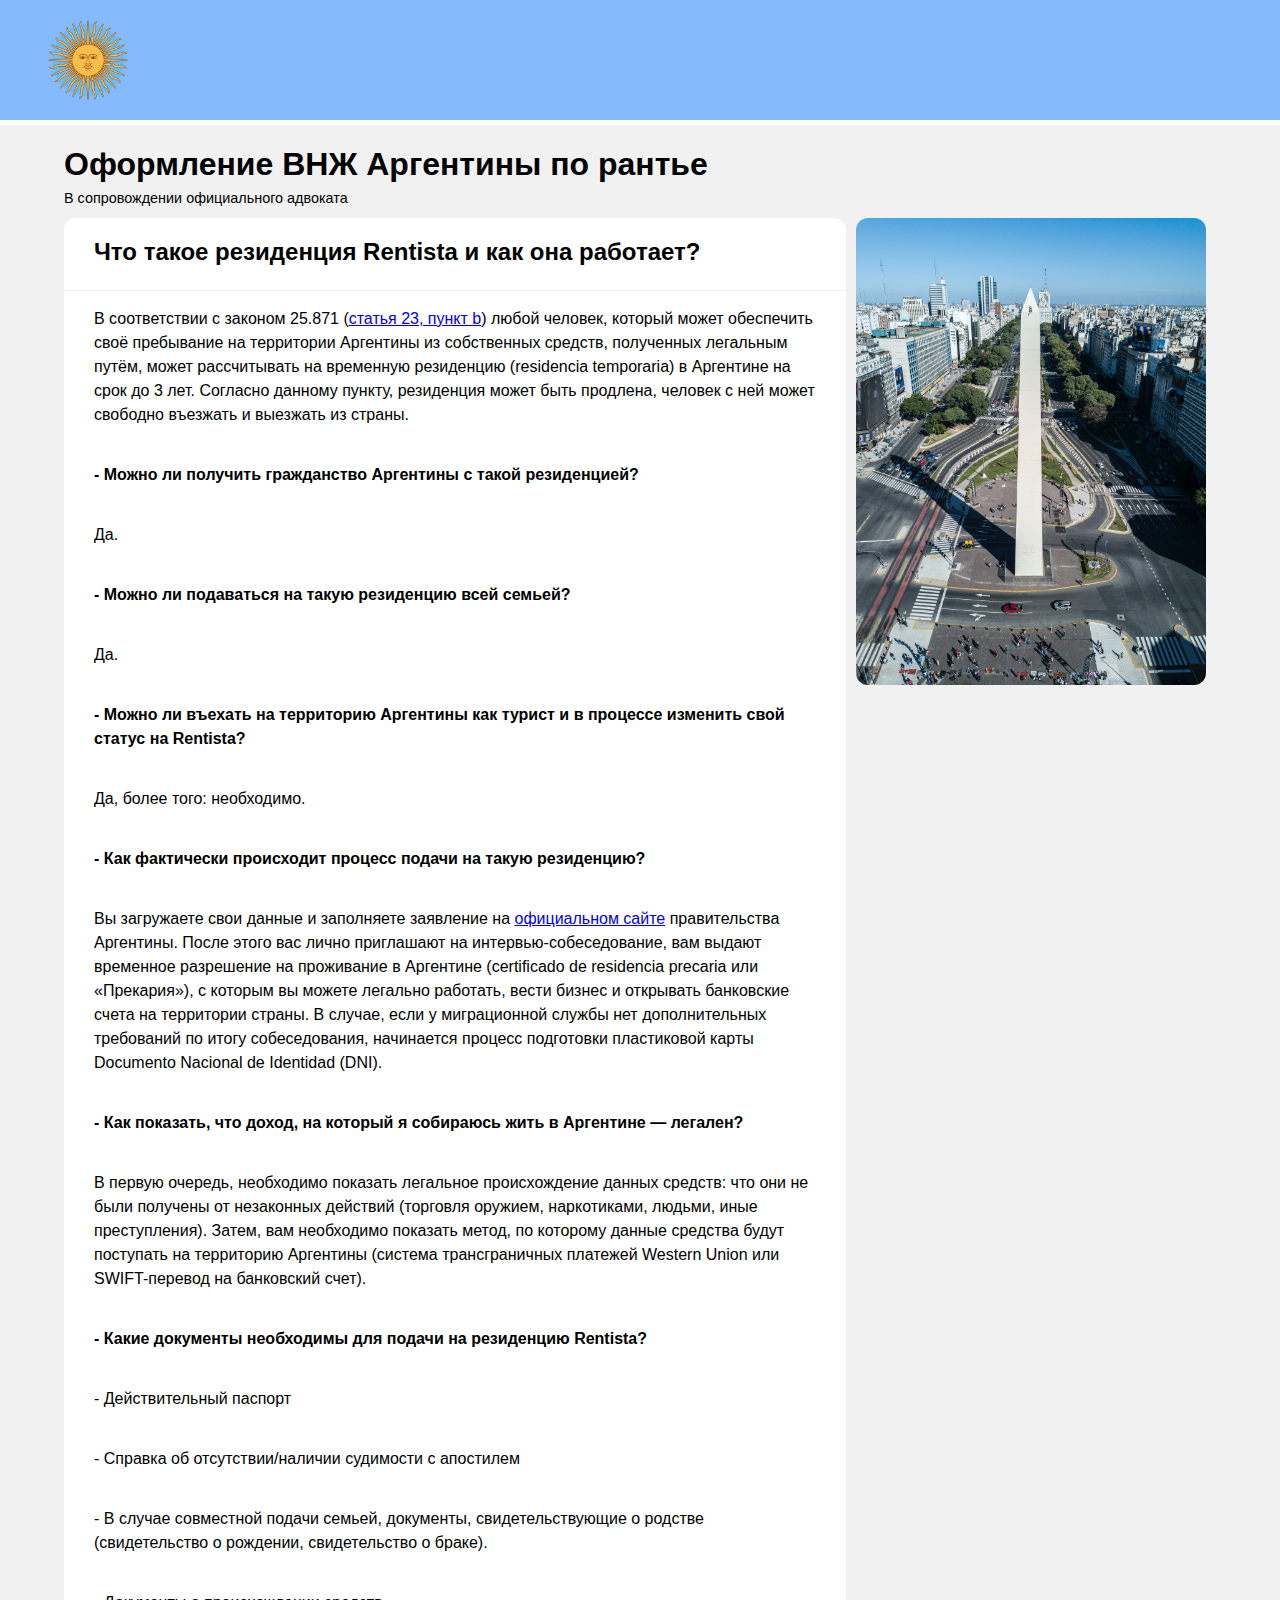
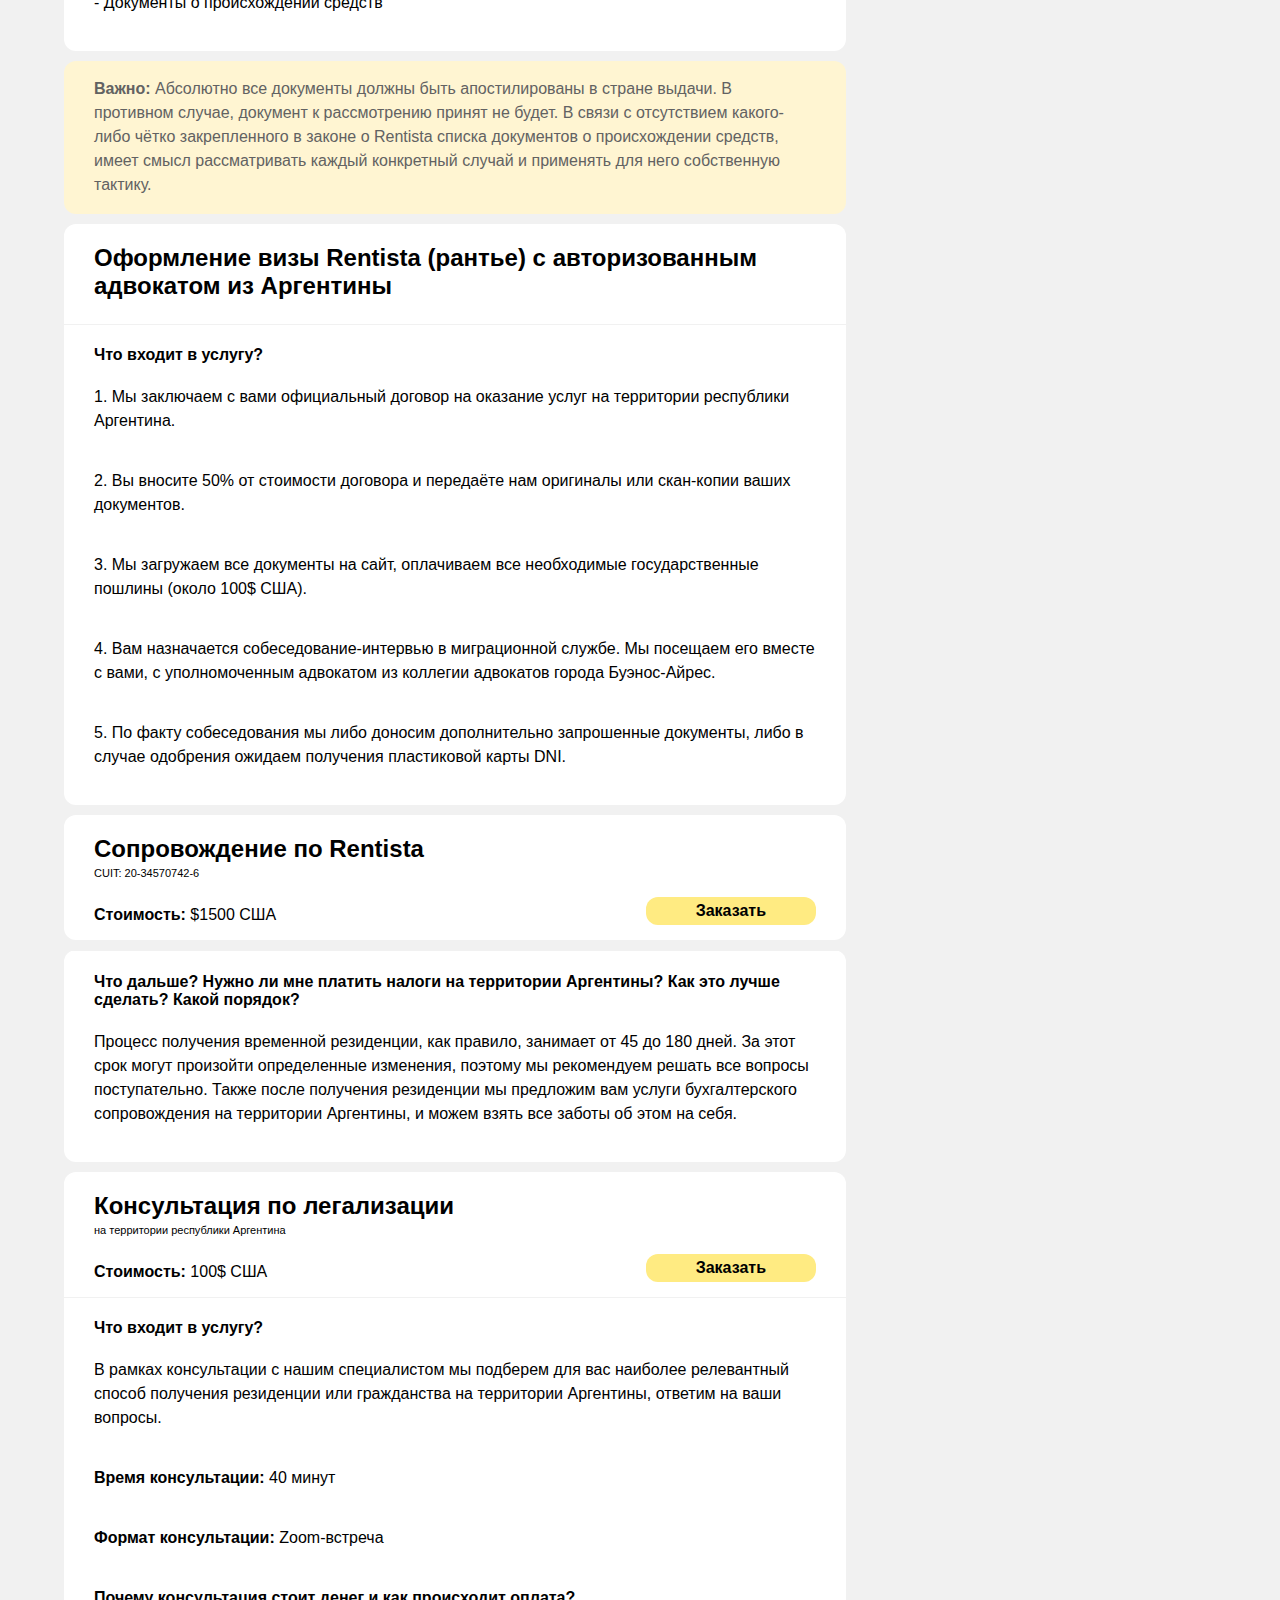
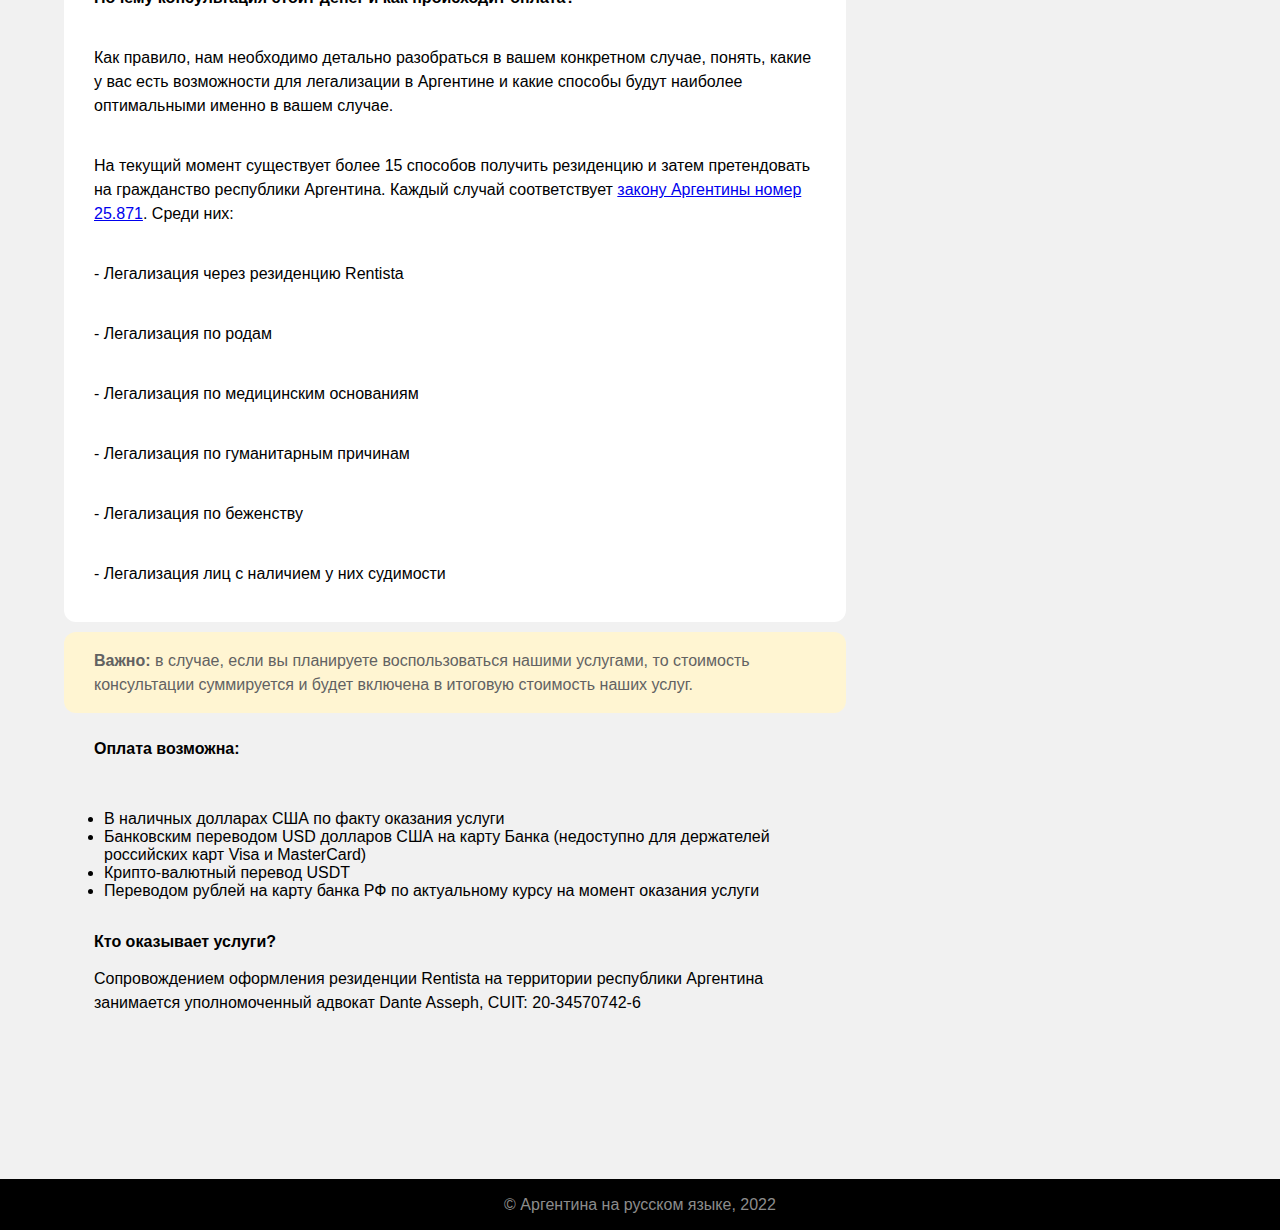
==== index.html @ 6c6de02d "Add files via upload" ====
<!DOCTYPE html>
<html lang="ru">
<head>
    <meta charset="UTF-8">
    <meta name="viewport" content="width=device-width, initian-scale=1.0">
    <meta name="description" content="Юридические услуги в Аргентине">
    <meta name="keywords" content="Аргентина, адвокат, гражданство, rentista">
    <title>Аргентина на русском языке: юридические услуги в Аргентине</title>
    <link rel="stylesheet" href="style.css">
</head>

<body>
<header><img src="img/logo.png" alt="адвокат в Аргентине" class="logo"></header>


<main>

    <h1>Оформление ВНЖ Аргентины по рантье<h1>
        <h2>В сопровождении официального адвоката</h2>


<div class="grid">

    <div class="left_column">

      
        <div class="offer">
            <h3 class="title">Что такое резиденция Rentista и как она работает?</h3>
            <div class="description">
            <p class="description_content">В соответствии с законом 25.871 (<a href="http://servicios.infoleg.gob.ar/infolegInternet/anexos/90000-94999/92016/texact.htm" target="_blank">статья 23, пункт b</a>) любой человек, 
                который может обеспечить своё пребывание на территории Аргентины из собственных средств, 
                полученных легальным путём, может рассчитывать на временную резиденцию (residencia temporaria) в Аргентине на срок до 3 лет. 
                Согласно данному пункту, резиденция может быть продлена, человек с ней может свободно въезжать 
                и выезжать из страны. 
                </p>
                <p class="description_content"><b>- Можно ли получить гражданство Аргентины с такой резиденцией?</b></p>
                <p class="description_content">Да.</p>
                <p class="description_content"><b>- Можно ли подаваться на такую резиденцию всей семьей?</b></p>
                <p class="description_content">Да.</p>
                <p class="description_content"><b>- Можно ли въехать на территорию Аргентины как турист и в процессе изменить свой статус на Rentista?</b></p>
                <p class="description_content">Да, более того: необходимо.</p>
                <p class="description_content"><b>- Как фактически происходит процесс подачи на такую резиденцию?</b></p>
                <p class="description_content">Вы загружаете свои данные и заполняете заявление на <a href="https://www.argentina.gob.ar/servicio/obtener-una-residencia-temporaria-como-rentista-no-mercosur" target="_blank">официальном сайте</a> правительства Аргентины.
                    После этого вас лично приглашают на интервью-собеседование, вам выдают временное разрешение на проживание в Аргентине (certificado de residencia precaria или «Прекария»), 
                    с которым вы можете легально работать, вести бизнес и открывать банковские счета на территории страны. 
                    В случае, если у миграционной службы нет дополнительных требований по итогу собеседования, 
                    начинается процесс подготовки пластиковой карты Documento Nacional de Identidad (DNI).
                    </p>
                <p class="description_content"><b>- Как показать, что доход, на который я собираюсь жить в Аргентине — легален?
                </b></p>
                <p class="description_content">В первую очередь, необходимо показать легальное происхождение данных средств: что они не были получены от незаконных действий (торговля оружием, наркотиками, людьми, иные преступления). 
                    Затем, вам необходимо показать метод, по которому данные средства будут поступать на территорию Аргентины (система трансграничных платежей Western Union или SWIFT-перевод на банковский счет). 
                    </p>
                <p class="description_content"><b>- Какие документы необходимы для подачи на резиденцию Rentista?</b></p>

                    <p class="description_content">- Действительный паспорт</p>
                    <p class="description_content">- Справка об отсутствии/наличии судимости с апостилем</p> 
                    <p class="description_content">- В случае совместной подачи семьей, документы, свидетельствующие о родстве (свидетельство о рождении, свидетельство о браке).</p> 
                    <p class="description_content"> - Документы о происхождении средств</p>
            </div>
        </div>

        <div class="note">
            <p class="note_text"><b>Важно:</b> Абсолютно все документы должны быть апостилированы в стране выдачи. В противном случае, документ к рассмотрению принят не будет. 
                В связи с отсутствием какого-либо чётко закрепленного в законе о Rentista списка документов о происхождении средств, имеет смысл рассматривать каждый конкретный случай и применять для него собственную тактику. 
 
                </p>
            </div>

        <div class="offer">

            <h3 class="title">Оформление визы Rentista (рантье) с авторизованным адвокатом из Аргентины
            </h3>
            <div class="description">
            <h4 class="description_title">Что входит в услугу?</h4>
            <p class="description_content">1. Мы заключаем с вами официальный договор на оказание услуг на территории республики Аргентина. 
            </p>
            <p class="description_content">2. Вы вносите 50% от стоимости договора и передаёте нам оригиналы или скан-копии ваших документов. 
            </p>
            <p class="description_content">3. Мы загружаем все документы на сайт, оплачиваем все необходимые государственные пошлины (около 100$ США).
            </p>
            <p class="description_content">4. Вам назначается собеседование-интервью в миграционной службе. Мы посещаем его вместе с вами, с уполномоченным адвокатом из коллегии адвокатов города Буэнос-Айрес.
            </p>
            <p class="description_content">5. По факту собеседования мы либо доносим дополнительно запрошенные документы, либо в случае одобрения ожидаем получения пластиковой карты DNI.
            </p>
            </div>

        </div>

        <div class="offer">

            <h3 class="title">Сопровождение по Rentista
            </h3>
            <p class="subtitle">CUIT: 20-34570742-6
            </p>
            <p class="price"><b>Стоимость: </b>$1500 США</p>
            <button class="button">Заказать</button>


        </div>

        <div class="offer">

            <div class="description">
            <h4 class="description_title">Что дальше? Нужно ли мне платить налоги на территории Аргентины? Как это лучше сделать? Какой порядок?</h4>
            <p class="description_content">
                Процесс получения временной резиденции, как правило, занимает от 45 до 180 дней. За этот срок могут произойти определенные изменения, поэтому мы рекомендуем решать все вопросы поступательно. Также после получения резиденции мы предложим вам услуги бухгалтерского сопровождения на территории Аргентины, и можем взять все заботы об этом на себя. 
            </p>
        
            </div>
        </div>

        <div class="offer">

            <h3 class="title">Консультация по легализации
            </h3>
            <p class="subtitle">на территории республики Аргентина
            </p>
            <p class="price"><b>Стоимость: </b>100$ США</p>
            <button class="button">Заказать</button>

            <div class="description">
        
            <h4 class="description_title">Что входит в услугу?</h4>
            <p class="description_content">
                В рамках консультации с нашим специалистом мы подберем для вас наиболее релевантный способ получения резиденции или гражданства на территории Аргентины, ответим на ваши вопросы. 

<p class="description_content"><b>Время консультации:</b> 40 минут</p>
<p class="description_content"><b>Формат консультации:</b> Zoom-встреча</p> 


<p class="description_content"><b>Почему консультация стоит денег и как происходит оплата?</b></p>

<p class="description_content">Как правило, нам необходимо детально разобраться в вашем конкретном случае, понять, какие у вас есть возможности для легализации в Аргентине и какие способы будут наиболее оптимальными именно в вашем случае.</p> 

<p class="description_content">На текущий момент существует более 15 способов получить резиденцию и затем претендовать на гражданство республики Аргентина. Каждый случай соответствует <a href="http://servicios.infoleg.gob.ar/infolegInternet/anexos/90000-94999/92016/texact.htm" target="_blank">закону Аргентины номер 25.871</a>. Среди них:</p>

<p class="description_content">- Легализация через резиденцию Rentista</p>
<p class="description_content">- Легализация по родам</p>
<p class="description_content">- Легализация по медицинским основаниям</p>
<p class="description_content">- Легализация по гуманитарным причинам</p>
<p class="description_content">- Легализация по беженству</p>
<p class="description_content">- Легализация лиц с наличием у них судимости</p>
            </p>
        
            </div>
        </div>


        <div class="note">
            <p class="note_text"><b>Важно:</b> в случае, если вы планируете воспользоваться нашими услугами, то стоимость консультации суммируется и будет включена в итоговую стоимость наших услуг. 
 
                </p>
            </div>

            <div class="description">
                <p class="description_title"><b>Оплата возможна:</b></p> 
                <p class="description_content">
                    <ul>
                    <li>В наличных долларах США по факту оказания услуги</li>
                    <li>Банковским переводом USD долларов США на карту Банка (недоступно для держателей российских карт Visa и MasterCard)</li>
                    <li>Крипто-валютный перевод USDT</li> 
                    <li>Переводом рублей на карту банка РФ по актуальному курсу на момент оказания услуги</li>
                    </ul>
                </p>
                </p>
            </div>

            <div class="description">
                <p class="description_title"><b>Кто оказывает услуги?
                </b></p> 
                <p class="description_content">
                    Сопровождением оформления резиденции Rentista на территории республики Аргентина занимается уполномоченный адвокат Dante Asseph, CUIT: 20-34570742-6
                </p>
                </p>
            </div>

    </div>

    <div class="right_column">
        <img src="img/argentina_obelisk.jpg" class="image">
    </div>

</div>

</main>



<footer>
    <p>© Аргентина на русском языке, 2022</p>
</footer>

</body>    
</html>
---- style.css ----
body {
    padding: 0;
    margin: 0;
    font-family: 'Roboto', sans-serif;
    background-color:#F1F1F1;   
}

.logo {
    width: 80px;
    height: 80px;
    padding-top: 20px;
    padding-left: 48px;
    padding-bottom: 20px;
}

header {
    background-color: #84BBFF;
    height: 120px;
    border-bottom: white solid 5px;
}

main {
    padding-left: 5%;
    padding-right: 5%;
    margin-bottom: 10%;
}

h2 {
    font-size: 0.9rem;
    font-weight: 200;
    margin-top: -15px;
}

.grid {
    display: grid;
    grid-template-columns: fit-content(865px) 360px;
    column-gap: 10px;
    max-width: 1200px;
}

@media (max-width: 1200px) {
	.grid {
		grid-template-columns: fit-content(865px) 360px;
	} 
}

@media (max-width: 992px) {
	.grid {
        grid-template-columns: fit-content(600px) 360px;

	} 
}

@media (max-width: 767px) {
	.grid {
		max-width: 640px;
	} 
    .right_column {
        visibility: hidden;
        display: none;
    }
}


.offer {
    display: grid;
    grid-template-areas: "title title"
                         "subtitle subtitle"
                         "price button"
                         "description description";
    background-color: white;
    border-radius: 12px;
    margin-bottom: 10px;
}



.button {
    grid-area: button;
    display: inline-block;
    border: none;
    border-radius: 12px;
    background-color: #FFEB82;
    color: black;
    text-decoration: none;
    font-weight: bold;
    font-size: 1rem;
    font-family: inherit;
    margin-bottom: 15px;
    margin-right: 30px;
    margin-left:auto;
    margin-top: auto;
    padding-left: 50px;
    padding-right: 50px;
    padding-top: 5px;
    padding-bottom: 5px;
}

.title {
    grid-area: title;
    font-weight: bold;
    font-size: 24px;
    margin-top: 20px;
    margin-left: 30px;

}

.subtitle {
    grid-area: subtitle;
    font-size: 11px;
    margin-top: -20px;
    margin-left: 30px;
}

.price {
    grid-area: price;
    margin-left: 30px;
    margin-top: 16px;
    margin-bottom: 16px;
}

.description {
    grid-area: description;
    border-top: 1px solid #F1F1F1;
}

.description_title {
    padding-left: 30px;
}

.description_content {
    padding-left: 30px;
    padding-bottom: 20px;
    padding-right: 30px;
    line-height: 1.5;
}

.note {
    background-color: #FFF5D2;
    color:#626262;
    border-radius: 12px;
    min-width: 350px;
    padding-top: 0.5px;
    padding-bottom: 0.5px;
    margin: auto;
    margin-bottom: 10px;

}

.note_text {
    margin-left: 30px;
    margin-right: 30px;
    line-height: 1.5;
}

.image {
    position: sticky;
    top: 10px;
    border-radius: 12px;
    width: 350px;
}


footer {
    background-color: black;
    color: #8C8C8C;
    height: 40px;
    text-align: center;
    vertical-align: middle;
    padding-top: 1px;
    padding-bottom: 10px;
}
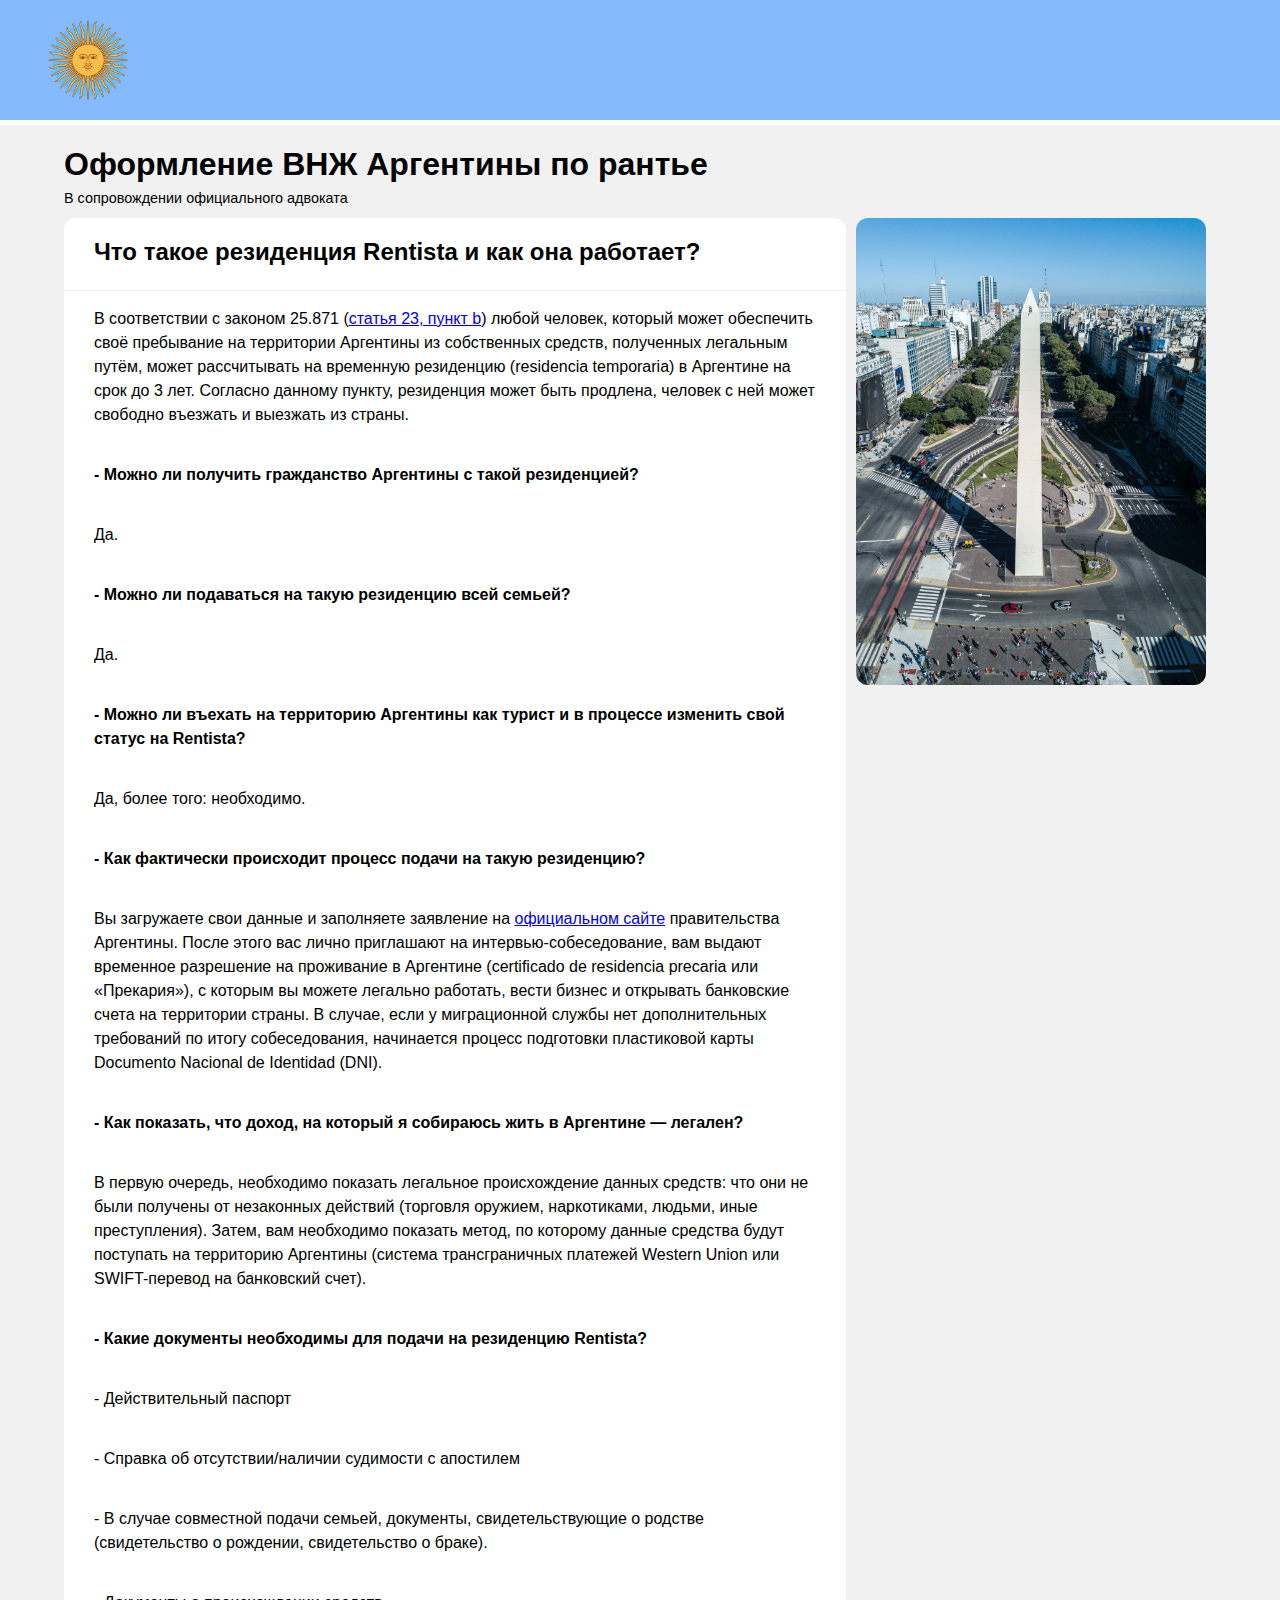
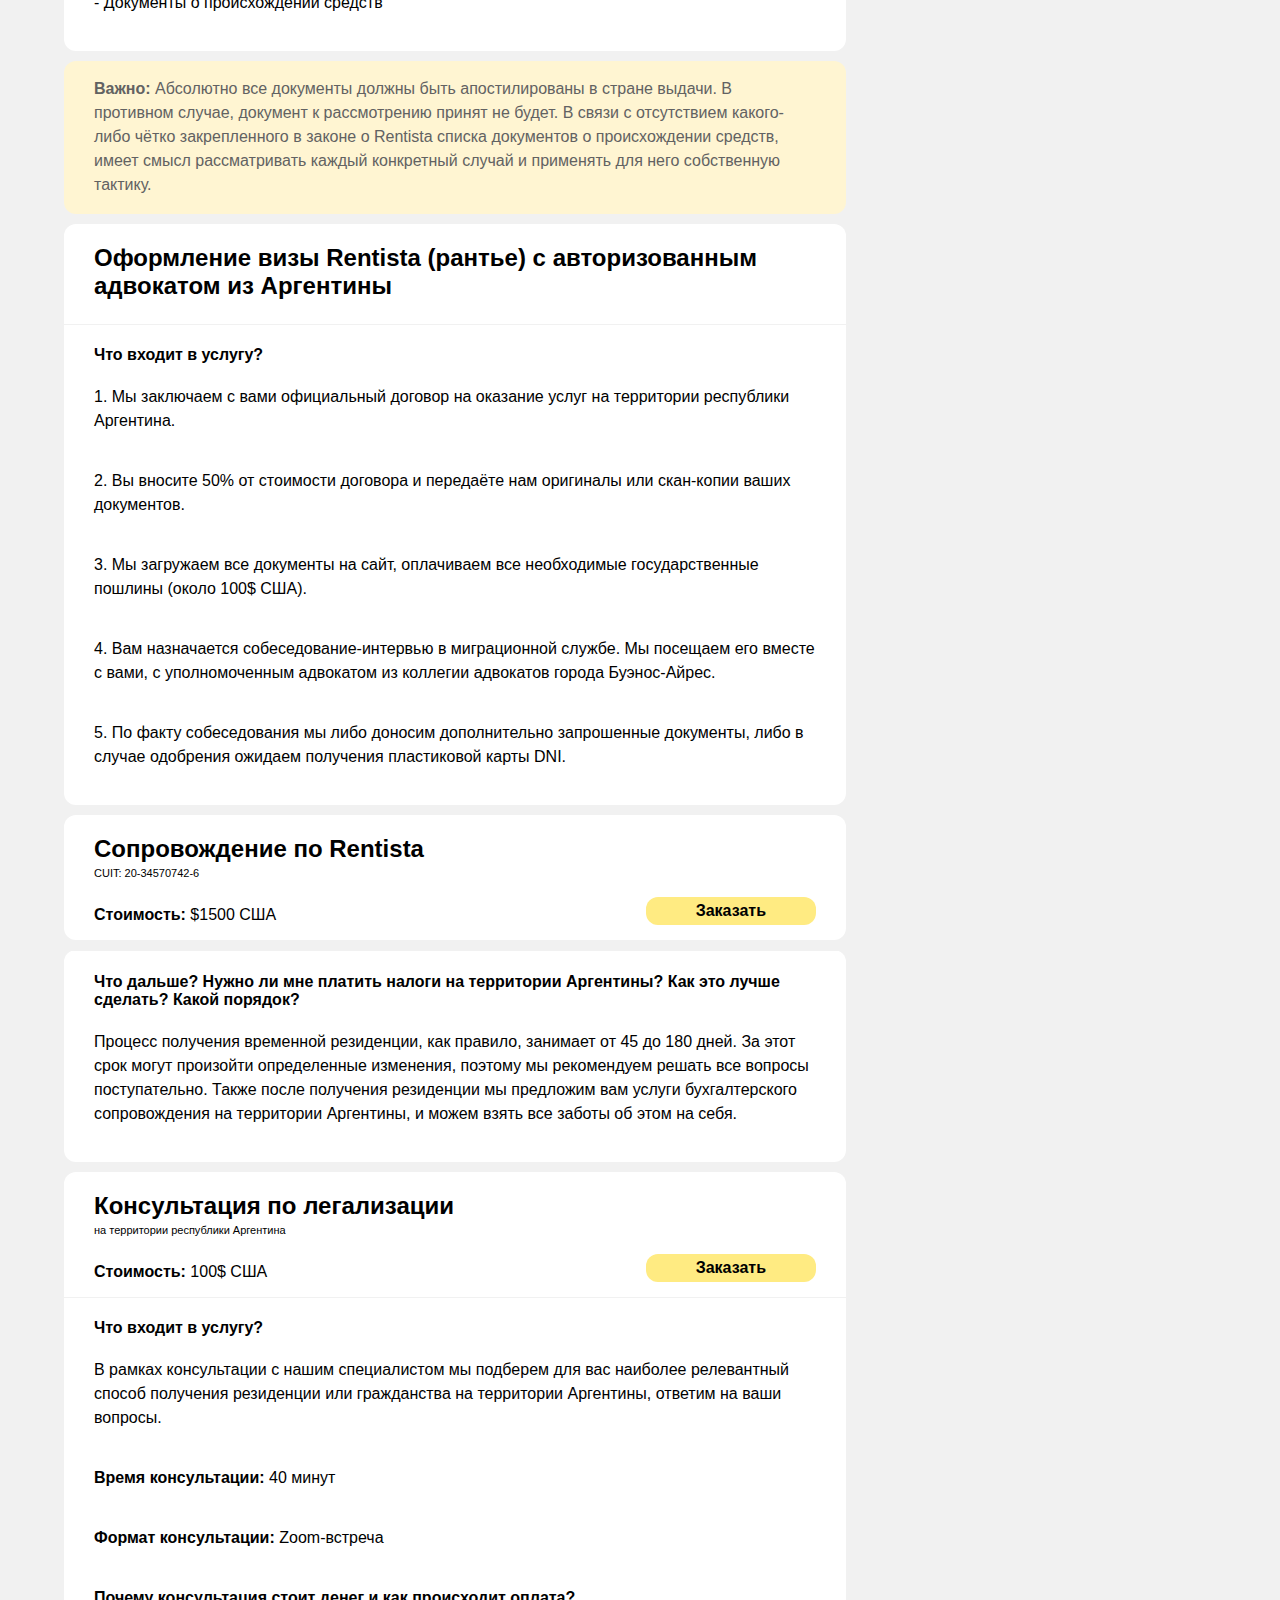
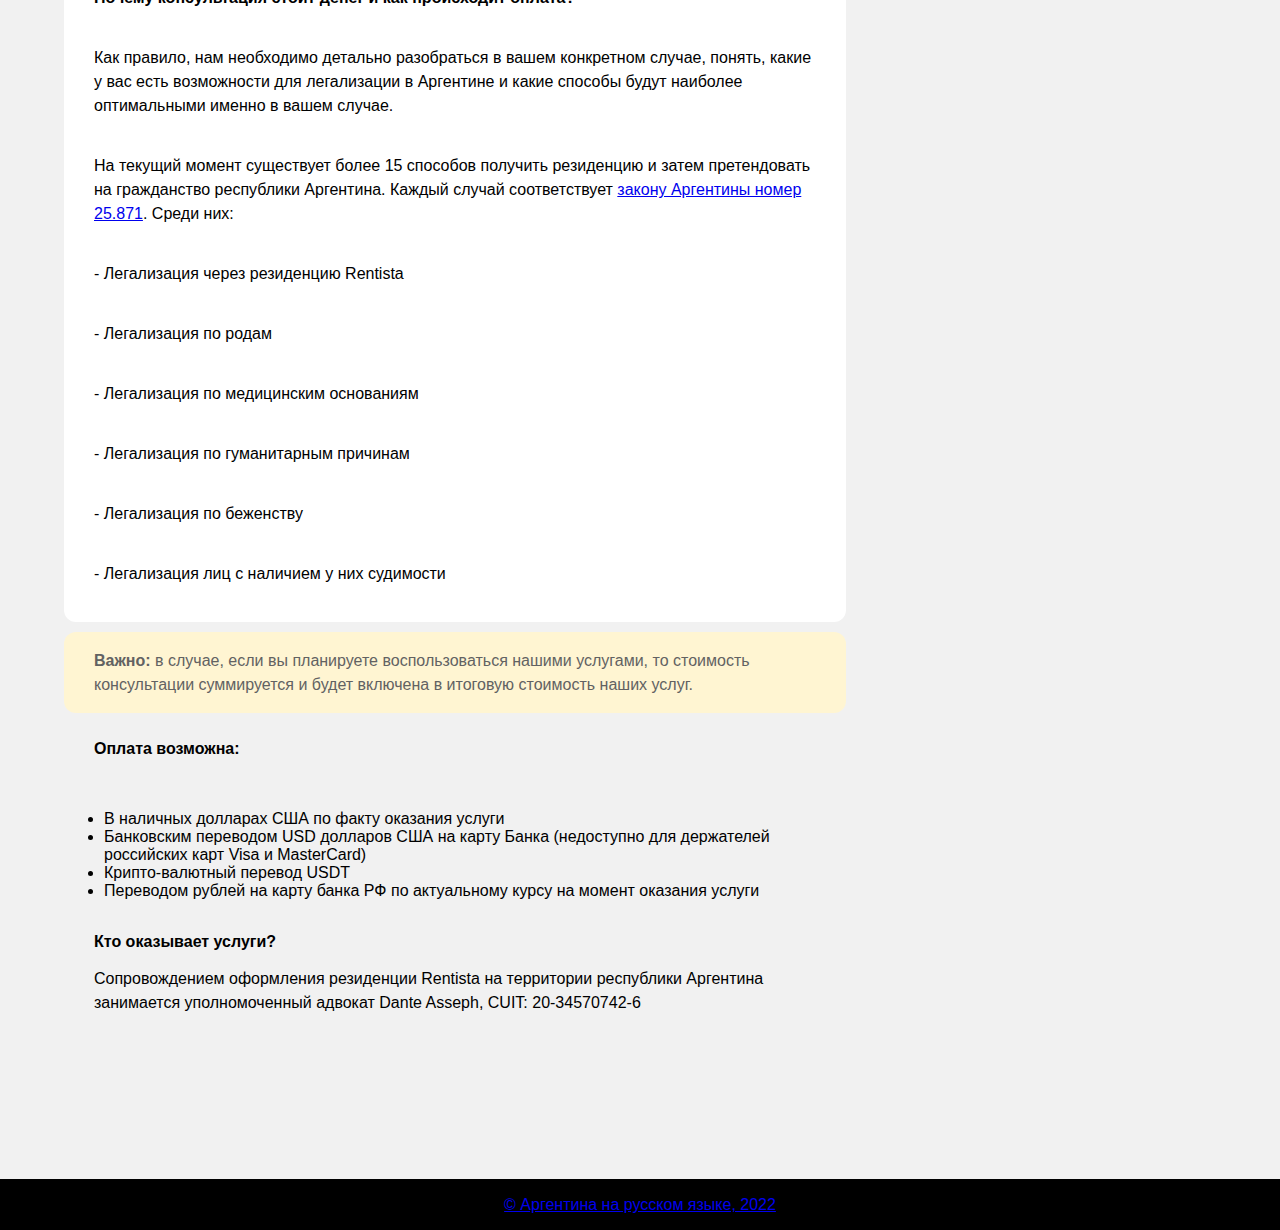
==== commit a27d31b5: "Add files via upload" ====
--- a/index.html
+++ b/index.html
@@ -7,6 +7,25 @@
     <meta name="keywords" content="Аргентина, адвокат, гражданство, rentista">
     <title>Аргентина на русском языке: юридические услуги в Аргентине</title>
     <link rel="stylesheet" href="style.css">
+    <link type="image/x-icon" href="img/favicon.ico" rel="shortcut icon">
+
+    <!-- Yandex.Metrika counter -->
+<script type="text/javascript" >
+    (function(m,e,t,r,i,k,a){m[i]=m[i]||function(){(m[i].a=m[i].a||[]).push(arguments)};
+    m[i].l=1*new Date();
+    for (var j = 0; j < document.scripts.length; j++) {if (document.scripts[j].src === r) { return; }}
+    k=e.createElement(t),a=e.getElementsByTagName(t)[0],k.async=1,k.src=r,a.parentNode.insertBefore(k,a)})
+    (window, document, "script", "https://mc.yandex.ru/metrika/tag.js", "ym");
+ 
+    ym(89564029, "init", {
+         clickmap:true,
+         trackLinks:true,
+         accurateTrackBounce:true
+    });
+ </script>
+ <noscript><div><img src="https://mc.yandex.ru/watch/89564029" style="position:absolute; left:-9999px;" alt="" /></div></noscript>
+ <!-- /Yandex.Metrika counter -->
+
 </head>
 
 <body>
@@ -94,7 +113,7 @@
             <p class="subtitle">CUIT: 20-34570742-6
             </p>
             <p class="price"><b>Стоимость: </b>$1500 США</p>
-            <button class="button">Заказать</button>
+            <button class="button" onclick="document.location='https://wa.me/5491166577673?text=Добрый день, я хочу воспользоваться услугой сопровождение по Rentista в Аргентине.'">Заказать</button>
 
 
         </div>
@@ -117,7 +136,7 @@
             <p class="subtitle">на территории республики Аргентина
             </p>
             <p class="price"><b>Стоимость: </b>100$ США</p>
-            <button class="button">Заказать</button>
+            <button class="button" onclick="document.location='https://wa.me/5491166577673?text=Добрый день, я хочу заказать консультацию по релокации в Аргентину.'">Заказать</button>
 
             <div class="description">
         
@@ -188,7 +207,7 @@
 
 
 <footer>
-    <p>© Аргентина на русском языке, 2022</p>
+    <p><a href="https://t.me/+hdoxjYspNi9jYWQy">© Аргентина на русском языке, 2022</a></p>
 </footer>
 
 </body>    
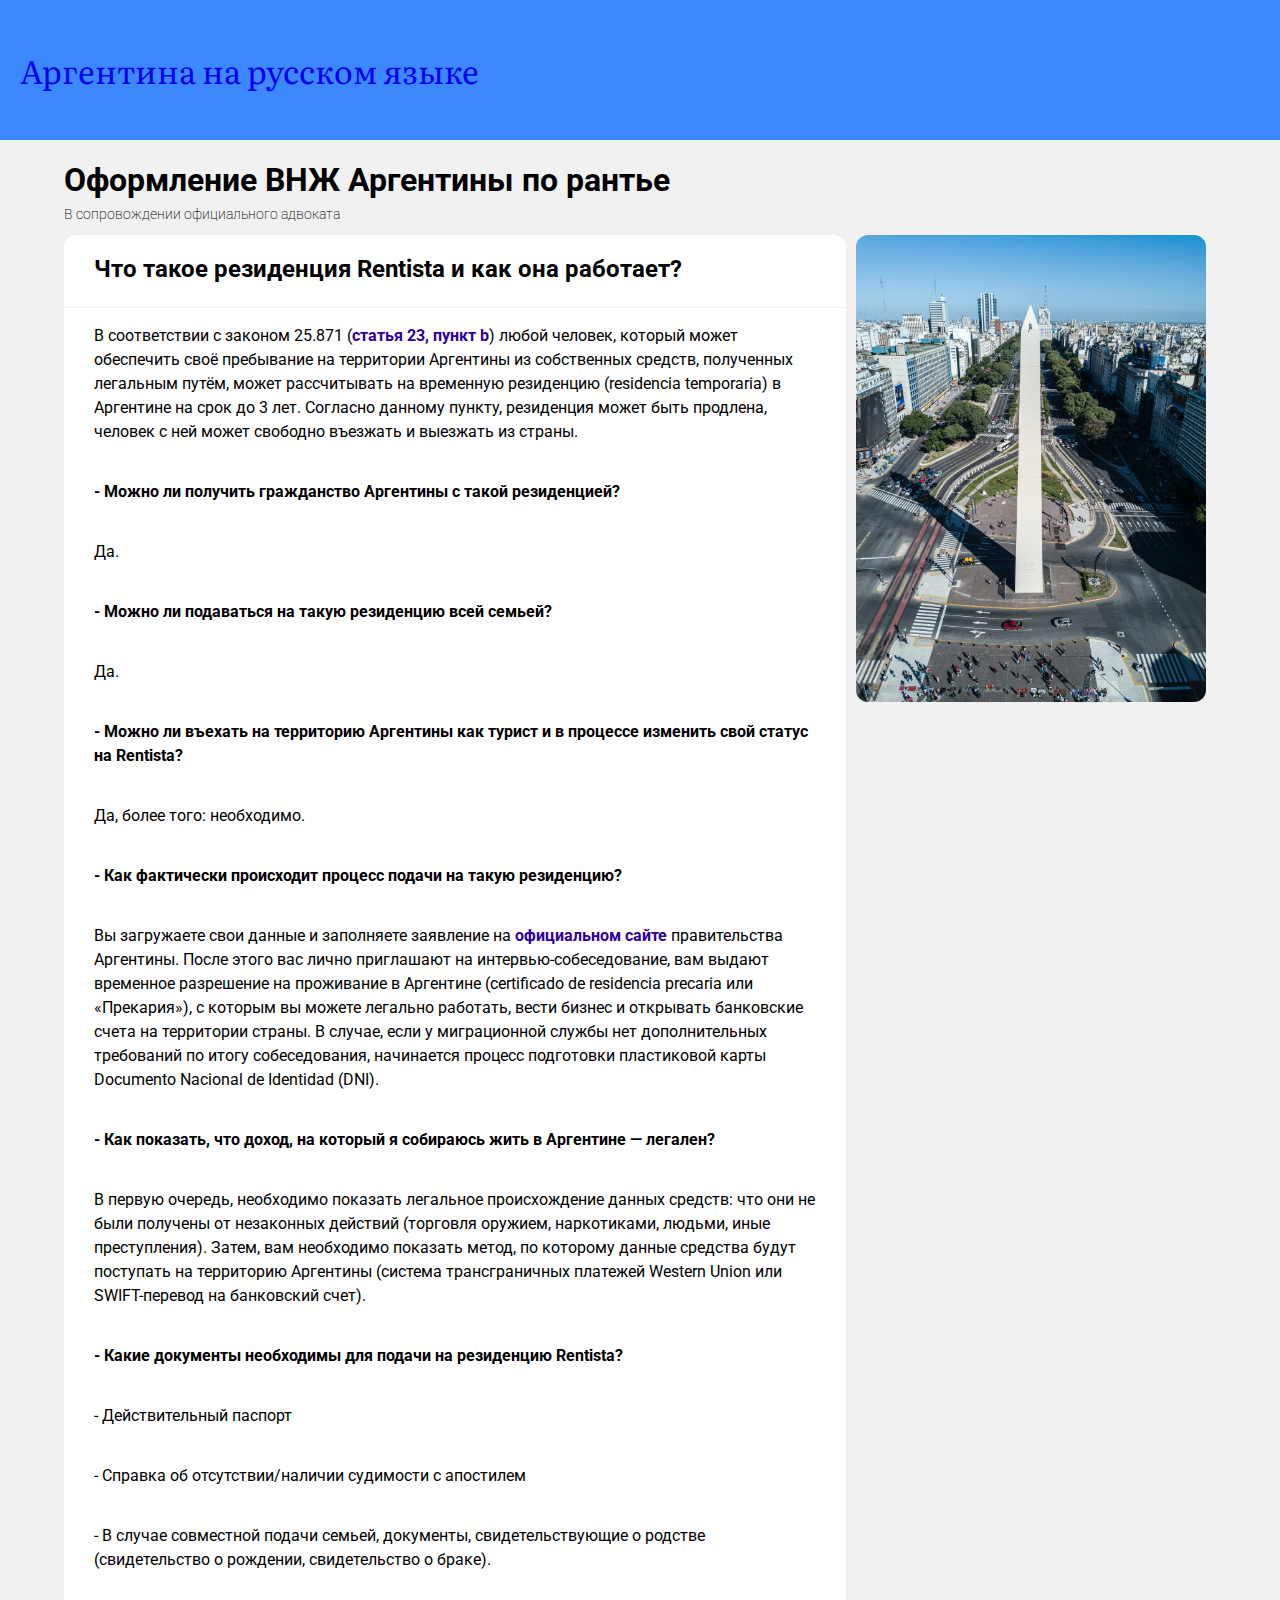
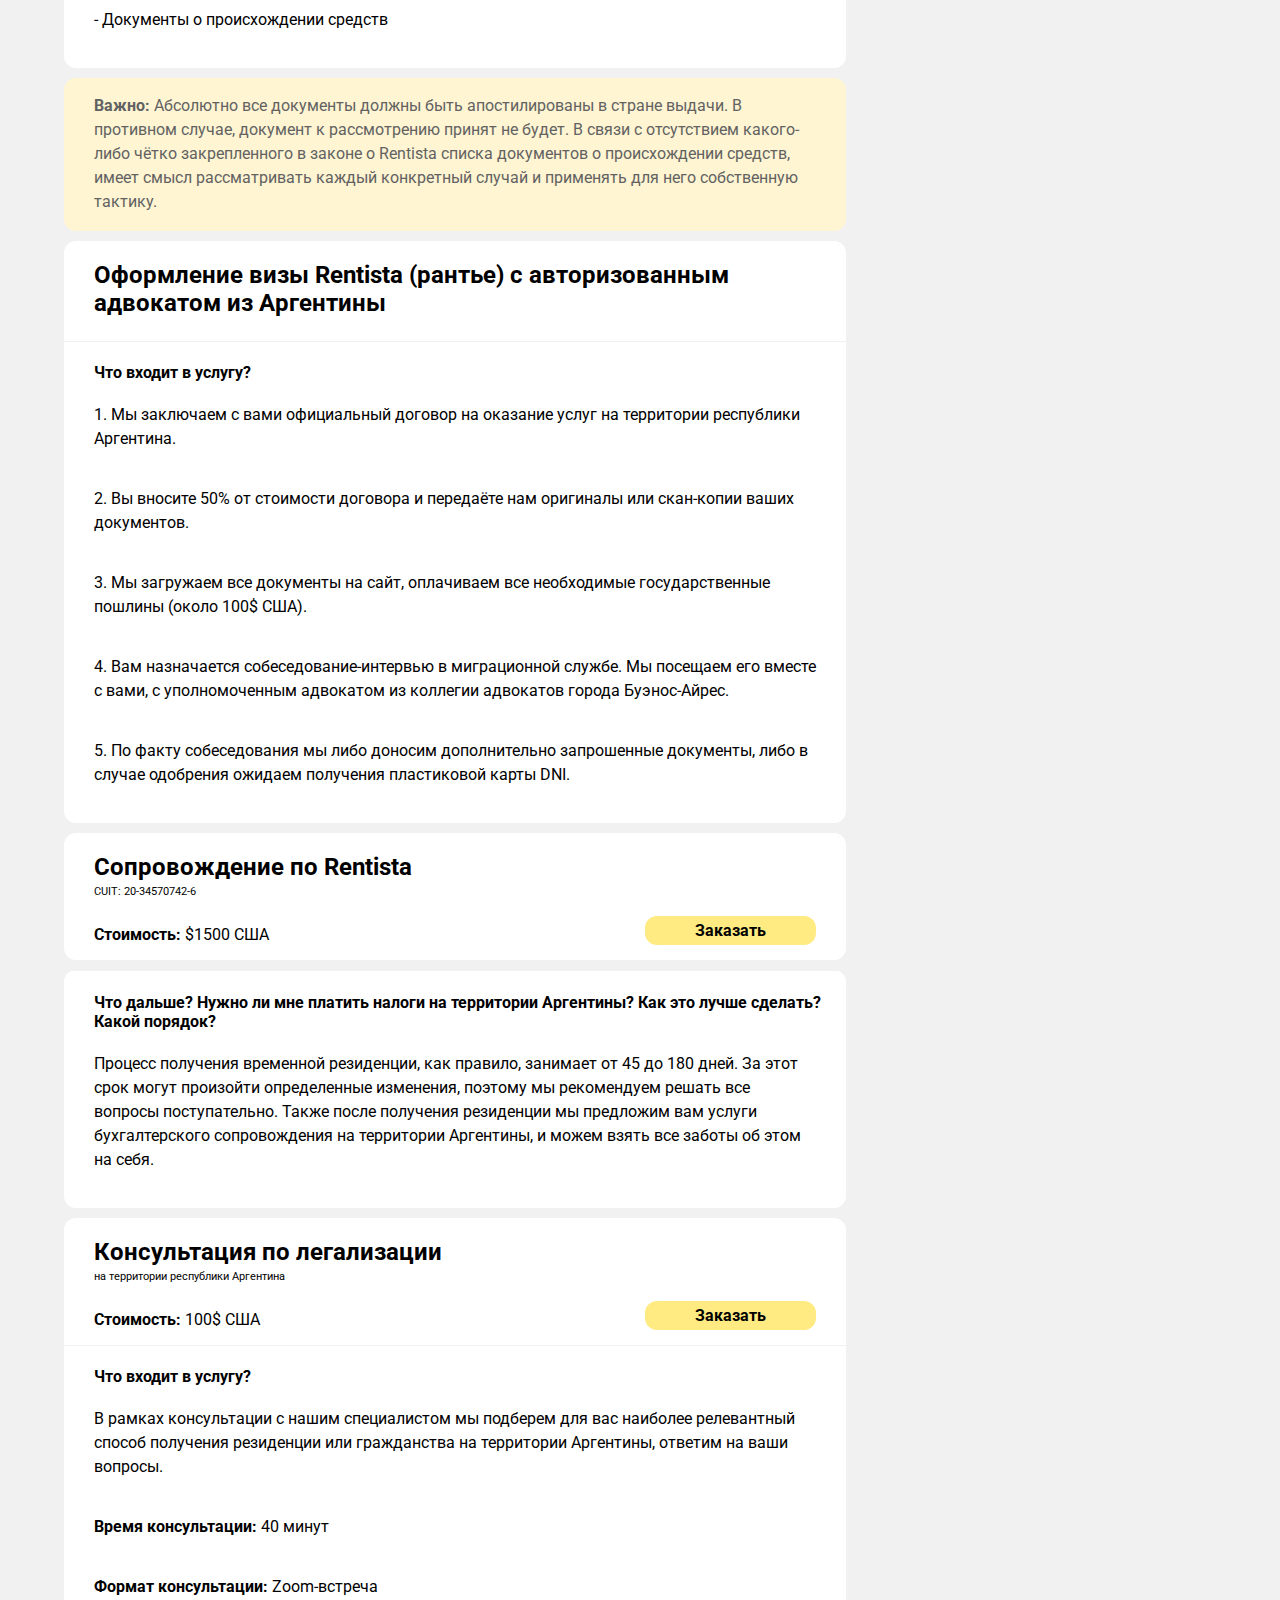
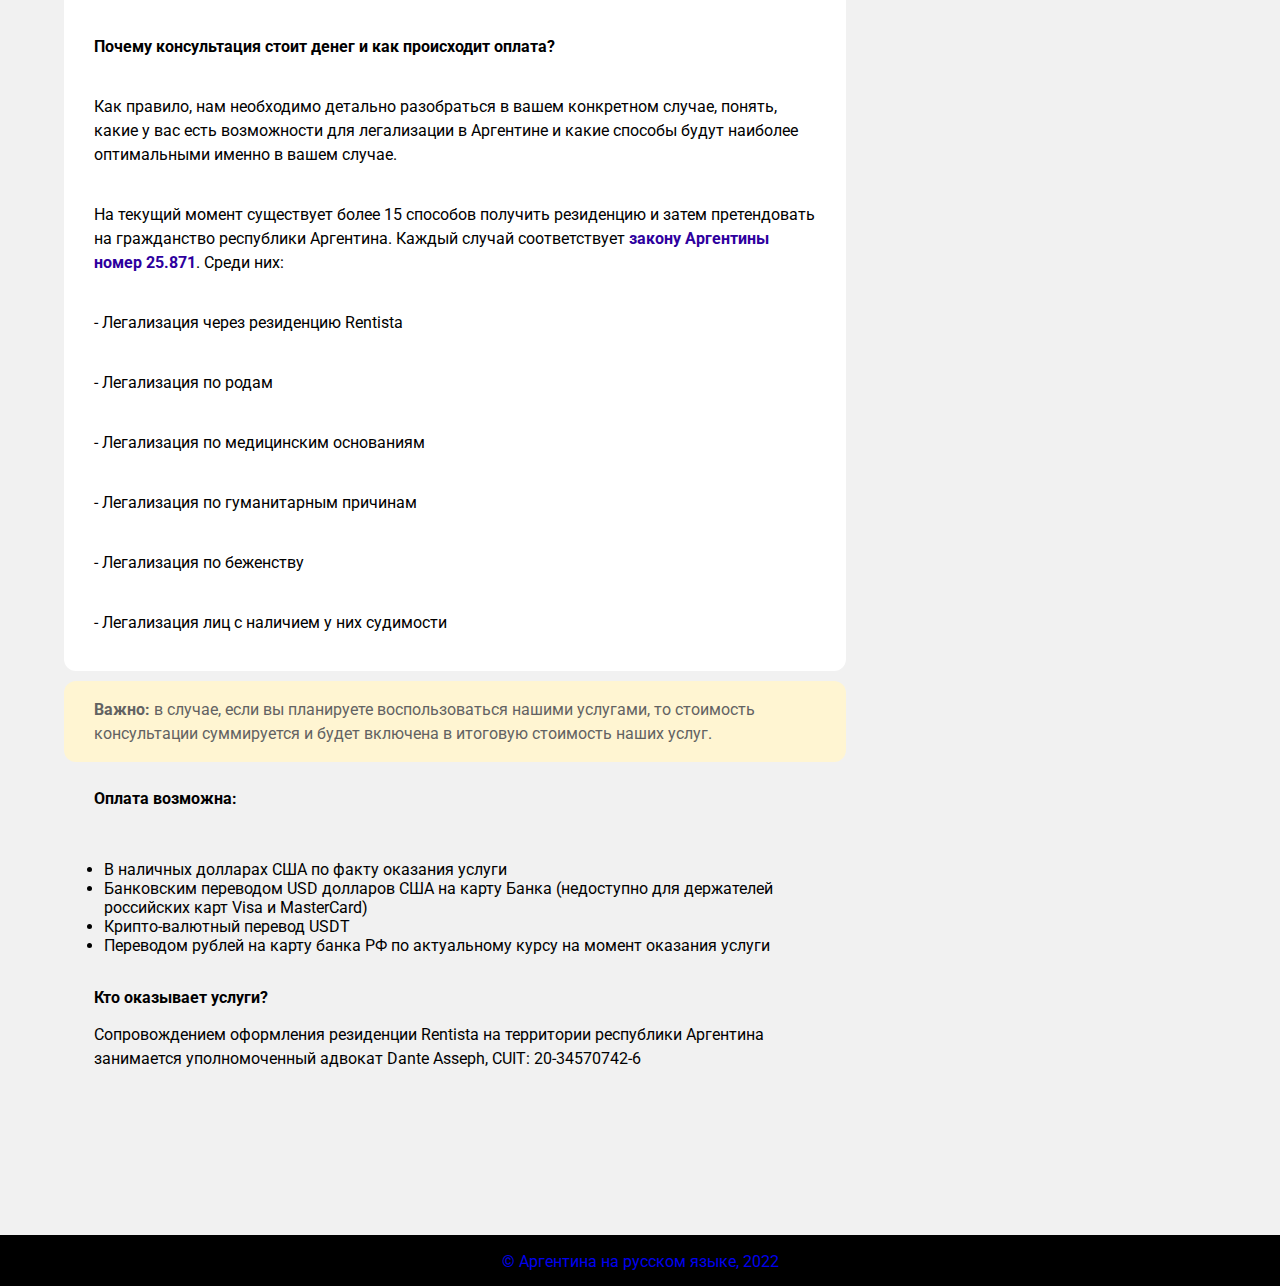
==== commit 4b0a90a3: "Add files via upload" ====
--- a/index.html
+++ b/index.html
@@ -8,6 +8,12 @@
     <title>Аргентина на русском языке: юридические услуги в Аргентине</title>
     <link rel="stylesheet" href="style.css">
     <link type="image/x-icon" href="img/favicon.ico" rel="shortcut icon">
+    <link rel="preconnect" href="https://fonts.googleapis.com">
+<link rel="preconnect" href="https://fonts.gstatic.com" crossorigin>
+<link href="https://fonts.googleapis.com/css2?family=Roboto:wght@300;400;700&display=swap" rel="stylesheet">
+<link rel="preconnect" href="https://fonts.googleapis.com">
+<link rel="preconnect" href="https://fonts.gstatic.com" crossorigin>
+<link href="https://fonts.googleapis.com/css2?family=Literata:opsz,wght@7..72,400;7..72,500;7..72,600;7..72,700;7..72,900&display=swap" rel="stylesheet">
 
     <!-- Yandex.Metrika counter -->
 <script type="text/javascript" >
@@ -29,7 +35,21 @@
 </head>
 
 <body>
-<header><img src="img/logo.png" alt="адвокат в Аргентине" class="logo"></header>
+
+<header>
+
+    <div class="header_section">
+<div class="index_area"><div class="index"><a href="index.html">Аргентина на русском языке</a></div></div>
+</div>
+
+<div class="header_section">
+    <!--
+<div class="header_item"><img src="img/gb.svg" alt="english version"></div>
+<div class="header_item"><img src="img/ru.svg" alt="русская версия"></div>
+    -->
+</div>
+
+</header>
 
 
 <main>
--- a/style.css
+++ b/style.css
@@ -5,18 +5,49 @@
     background-color:#F1F1F1;   
 }
 
-.logo {
-    width: 80px;
-    height: 80px;
-    padding-top: 20px;
-    padding-left: 48px;
-    padding-bottom: 20px;
-}
+a {
+  outline: none;
+  text-decoration: none;
+}
+a:visited {
+  text-decoration: none;
+  outline: none;
+  color:rgb(255, 255, 255);
+}
+.description_content a {
+  color:rgb(45, 0, 158);
+  font-weight: bold;
+}
+
 
 header {
-    background-color: #84BBFF;
-    height: 120px;
-    border-bottom: white solid 5px;
+  display: flex;
+  justify-content: space-between;
+  padding: 10px;
+  background: rgb(60,136,255);
+  height: 120px;
+}
+
+.header_section {
+  display: flex;
+  align-items: center;
+}
+
+.index {
+  padding: 10px;
+  font-family: 'Literata', serif;
+  font-weight: medium;
+  font-size: 2rem;
+  color: rgb(255, 255, 255);
+}
+
+
+
+.header_item {
+  padding: 10px 10px;
+  font-size: 20px;
+  margin-left: 5px;
+
 }
 
 main {
@@ -170,3 +201,62 @@
     padding-top: 1px;
     padding-bottom: 10px;
 }
+
+.holder {
+    background: #ffffff;
+    border-radius: 12px;
+  }
+  /* Styles for text box with more button */
+  .limited {
+    max-height: 400px;
+    overflow: hidden;
+    position: relative;
+  }
+  .limited.l-100 {
+    max-height: 100px;
+  }
+  /* Add your sizes for text box */
+  .limited.l-300 {
+    max-height: 300px;
+  }
+  .limited .bottom {
+    position: absolute;
+    bottom: 0;
+    background: linear-gradient(
+      to bottom,
+      rgba(255, 255, 255, 0),
+      rgba(255, 255, 255, 1) 80%
+    );
+    width: 100%;
+    height: 60px;
+    opacity: 1;
+    transition: 0.3s;
+  }
+  .read-more-checker {
+    opacity: 0;
+    position: absolute;
+  }
+  .read-more-checker:checked ~ .limited {
+    max-height: none;
+  }
+  .read-more-checker:checked ~ .limited .bottom {
+    opacity: 0;
+    transition: 0.3s;
+  }
+  .read-more-checker ~ .read-more-button:before {
+    content: "Читать далее";
+  }
+  .read-more-checker:checked ~ .read-more-button:before {
+    content: "Скрыть";
+  }
+  .read-more-button {
+    cursor: pointer;
+    display: inline-block;
+ 
+    padding: 10px;
+    margin-left: 30px;
+    margin-bottom: 20px;
+    color: #777;
+    border: 1px solid #ddd;
+    border-radius: 4px;
+  }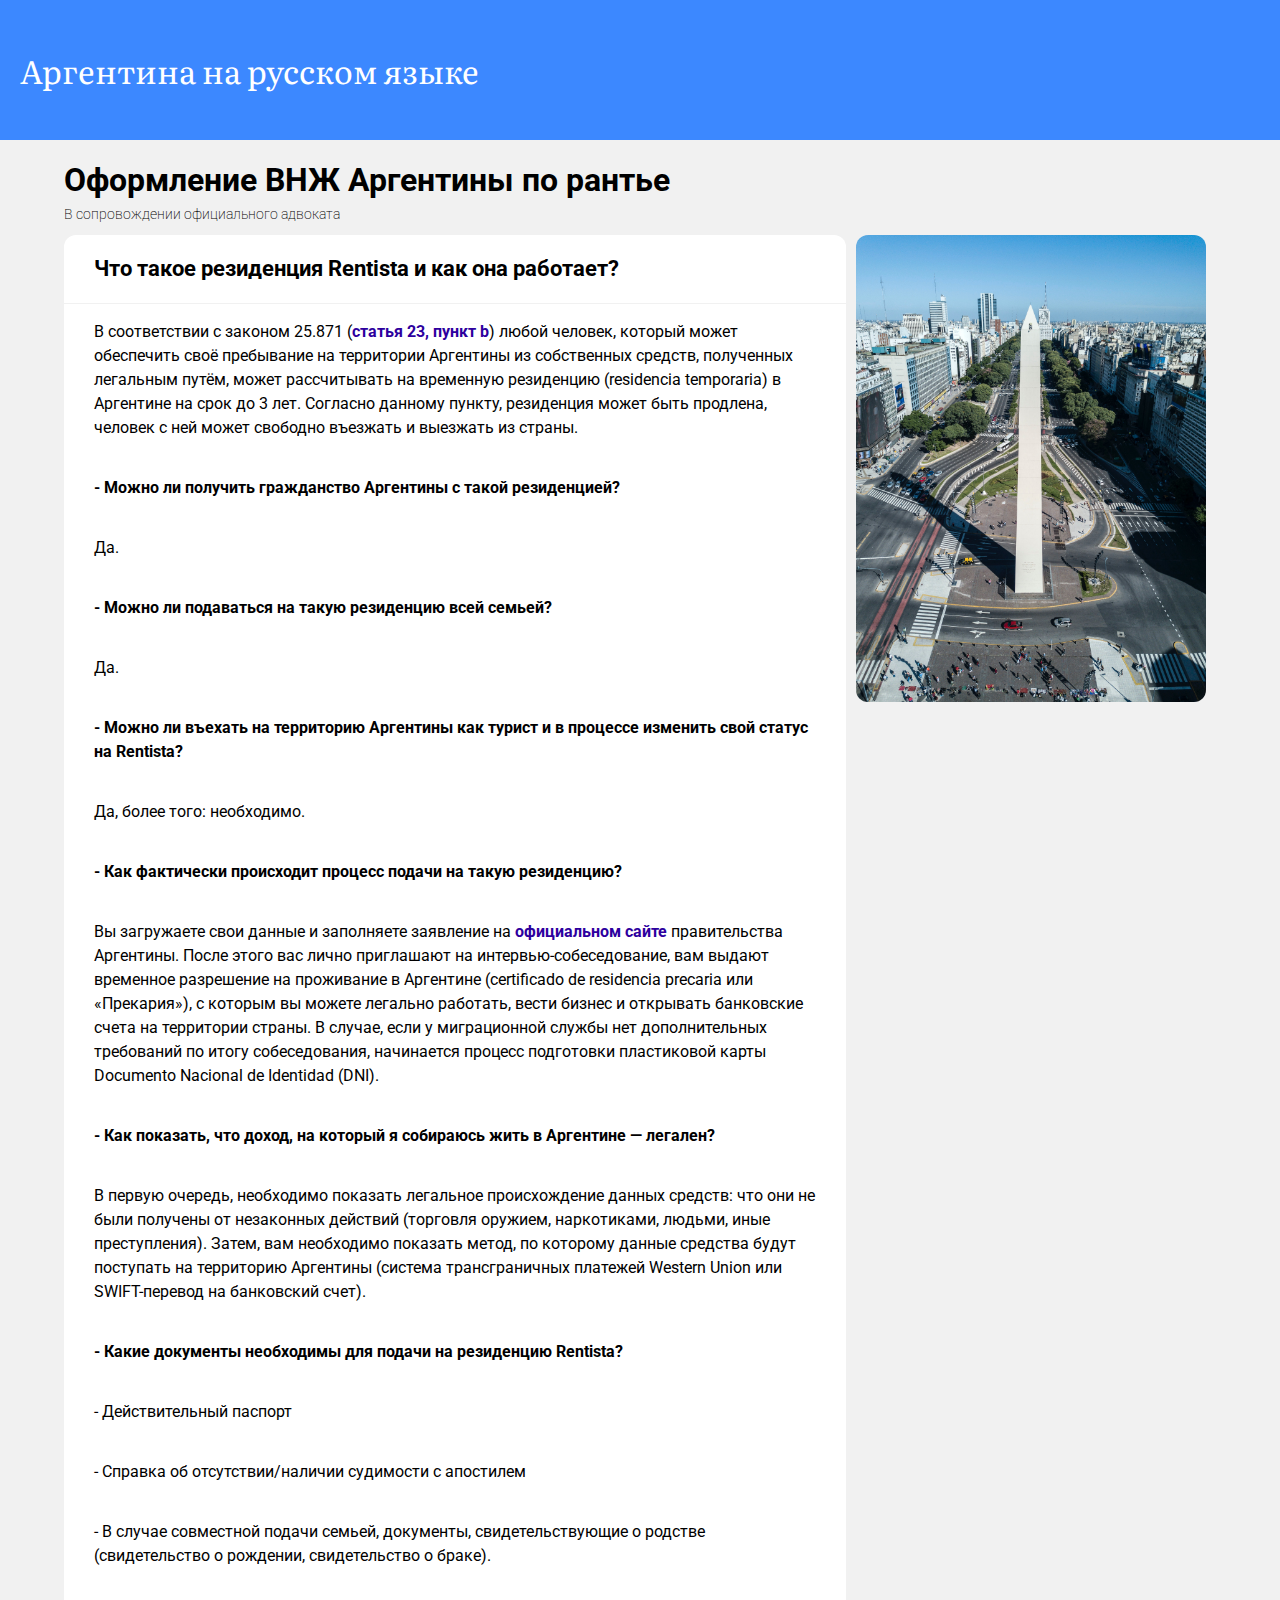
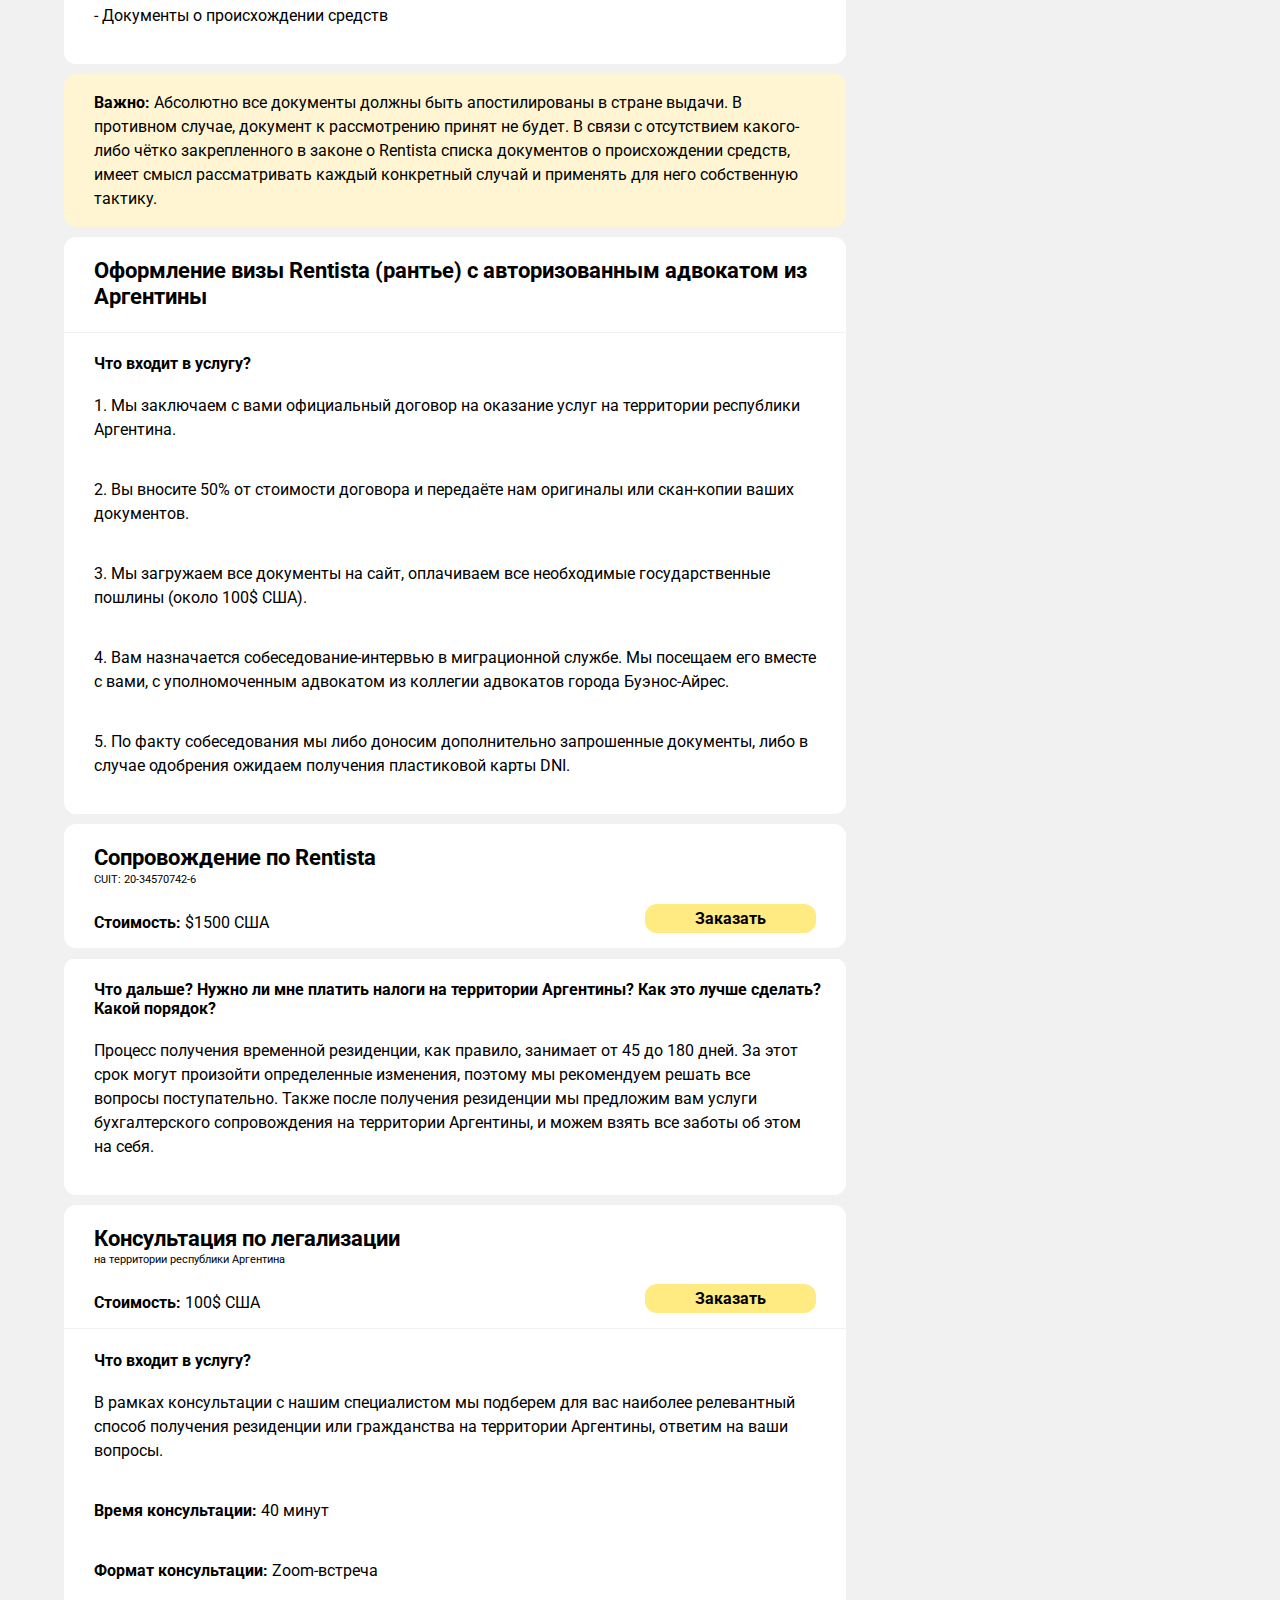
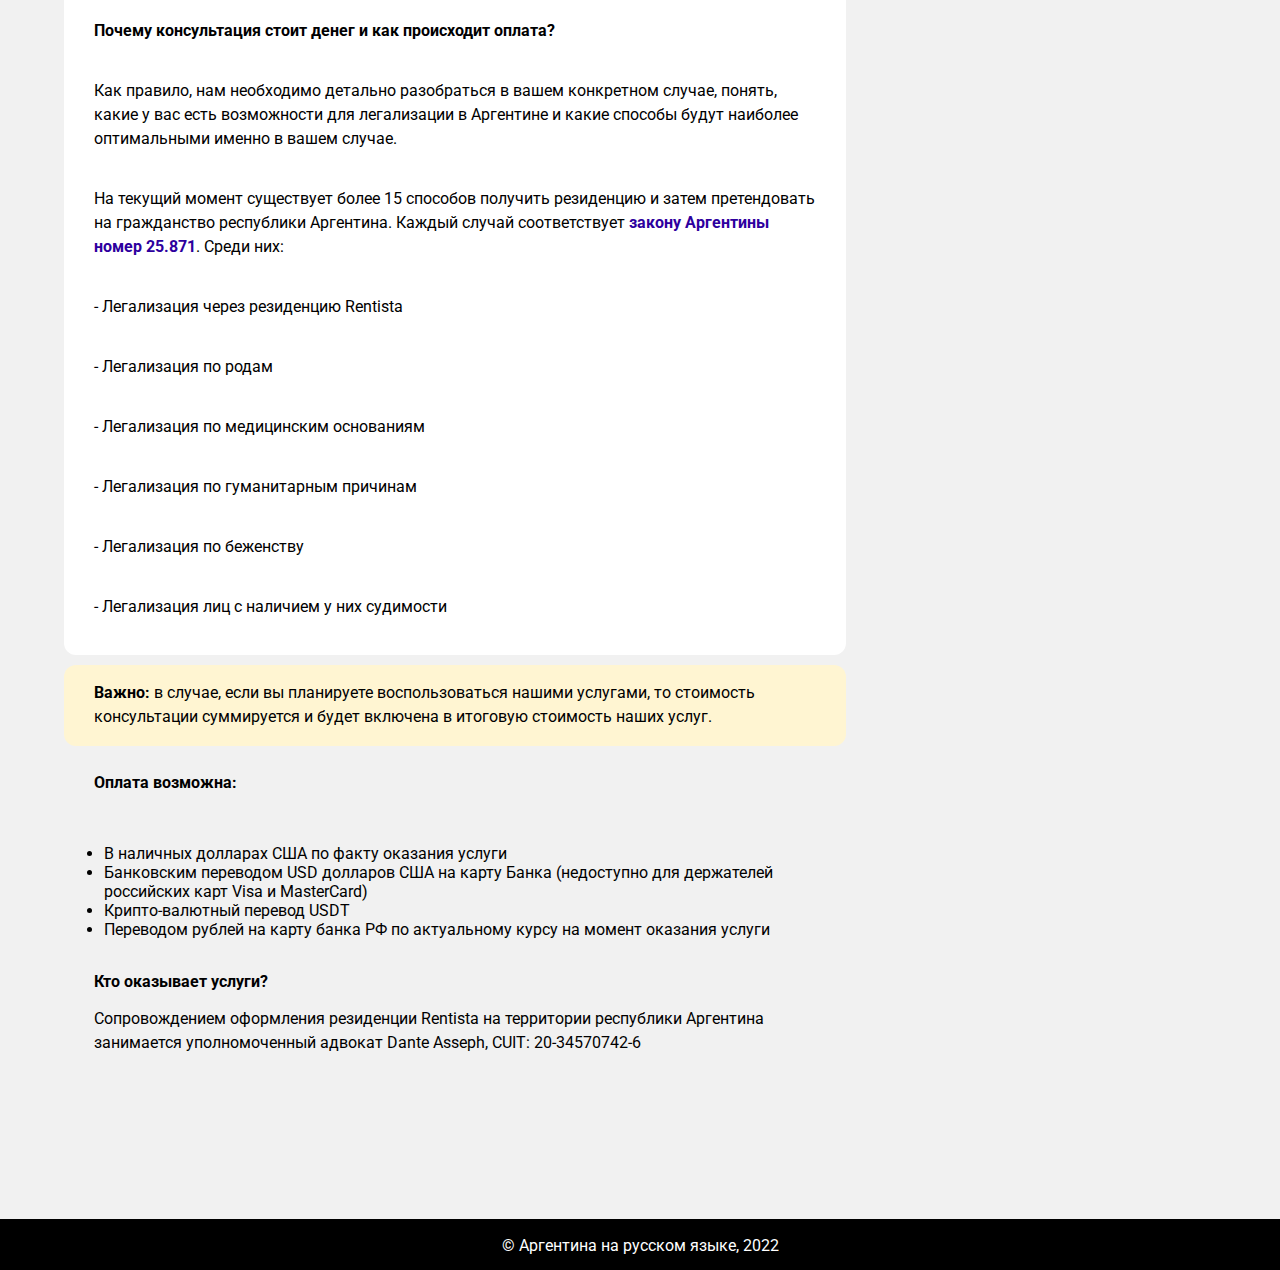
==== commit ed7a2d3d: "Add files via upload" ====
--- a/index.html
+++ b/index.html
@@ -54,7 +54,7 @@
 
 <main>
 
-    <h1>Оформление ВНЖ Аргентины по рантье<h1>
+    <h1>Оформление ВНЖ Аргентины по рантье</h1>
         <h2>В сопровождении официального адвоката</h2>
 
 
--- a/style.css
+++ b/style.css
@@ -8,12 +8,14 @@
 a {
   outline: none;
   text-decoration: none;
+  color:rgb(255, 255, 255);
 }
 a:visited {
   text-decoration: none;
   outline: none;
   color:rgb(255, 255, 255);
 }
+
 .description_content a {
   color:rgb(45, 0, 158);
   font-weight: bold;
@@ -26,6 +28,7 @@
   padding: 10px;
   background: rgb(60,136,255);
   height: 120px;
+  min-width: 400px;
 }
 
 .header_section {
@@ -130,9 +133,10 @@
 .title {
     grid-area: title;
     font-weight: bold;
-    font-size: 24px;
+    font-size: 1.4em;
     margin-top: 20px;
     margin-left: 30px;
+    margin-right: 5px;
 
 }
 
@@ -168,7 +172,7 @@
 
 .note {
     background-color: #FFF5D2;
-    color:#626262;
+    color:#000000;
     border-radius: 12px;
     min-width: 350px;
     padding-top: 0.5px;
@@ -200,6 +204,7 @@
     vertical-align: middle;
     padding-top: 1px;
     padding-bottom: 10px;
+    min-width: 400px;
 }
 
 .holder {
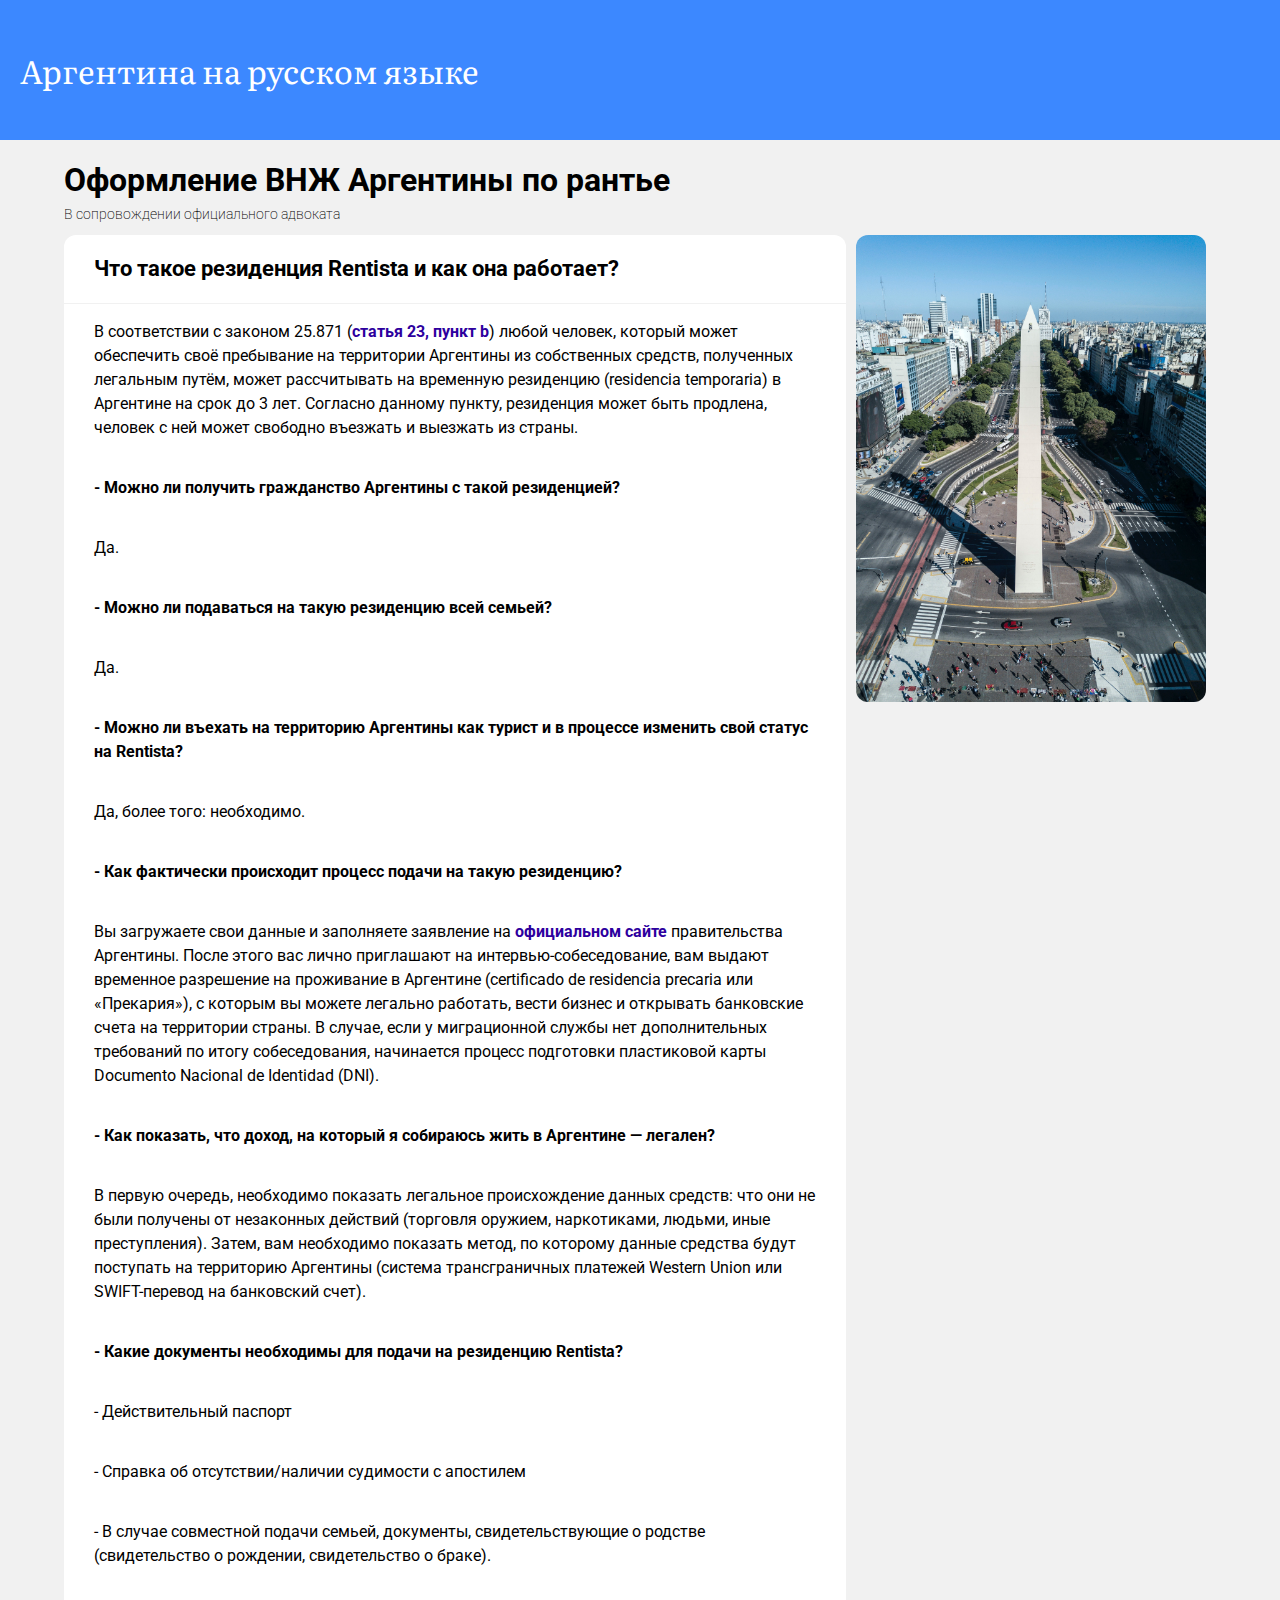
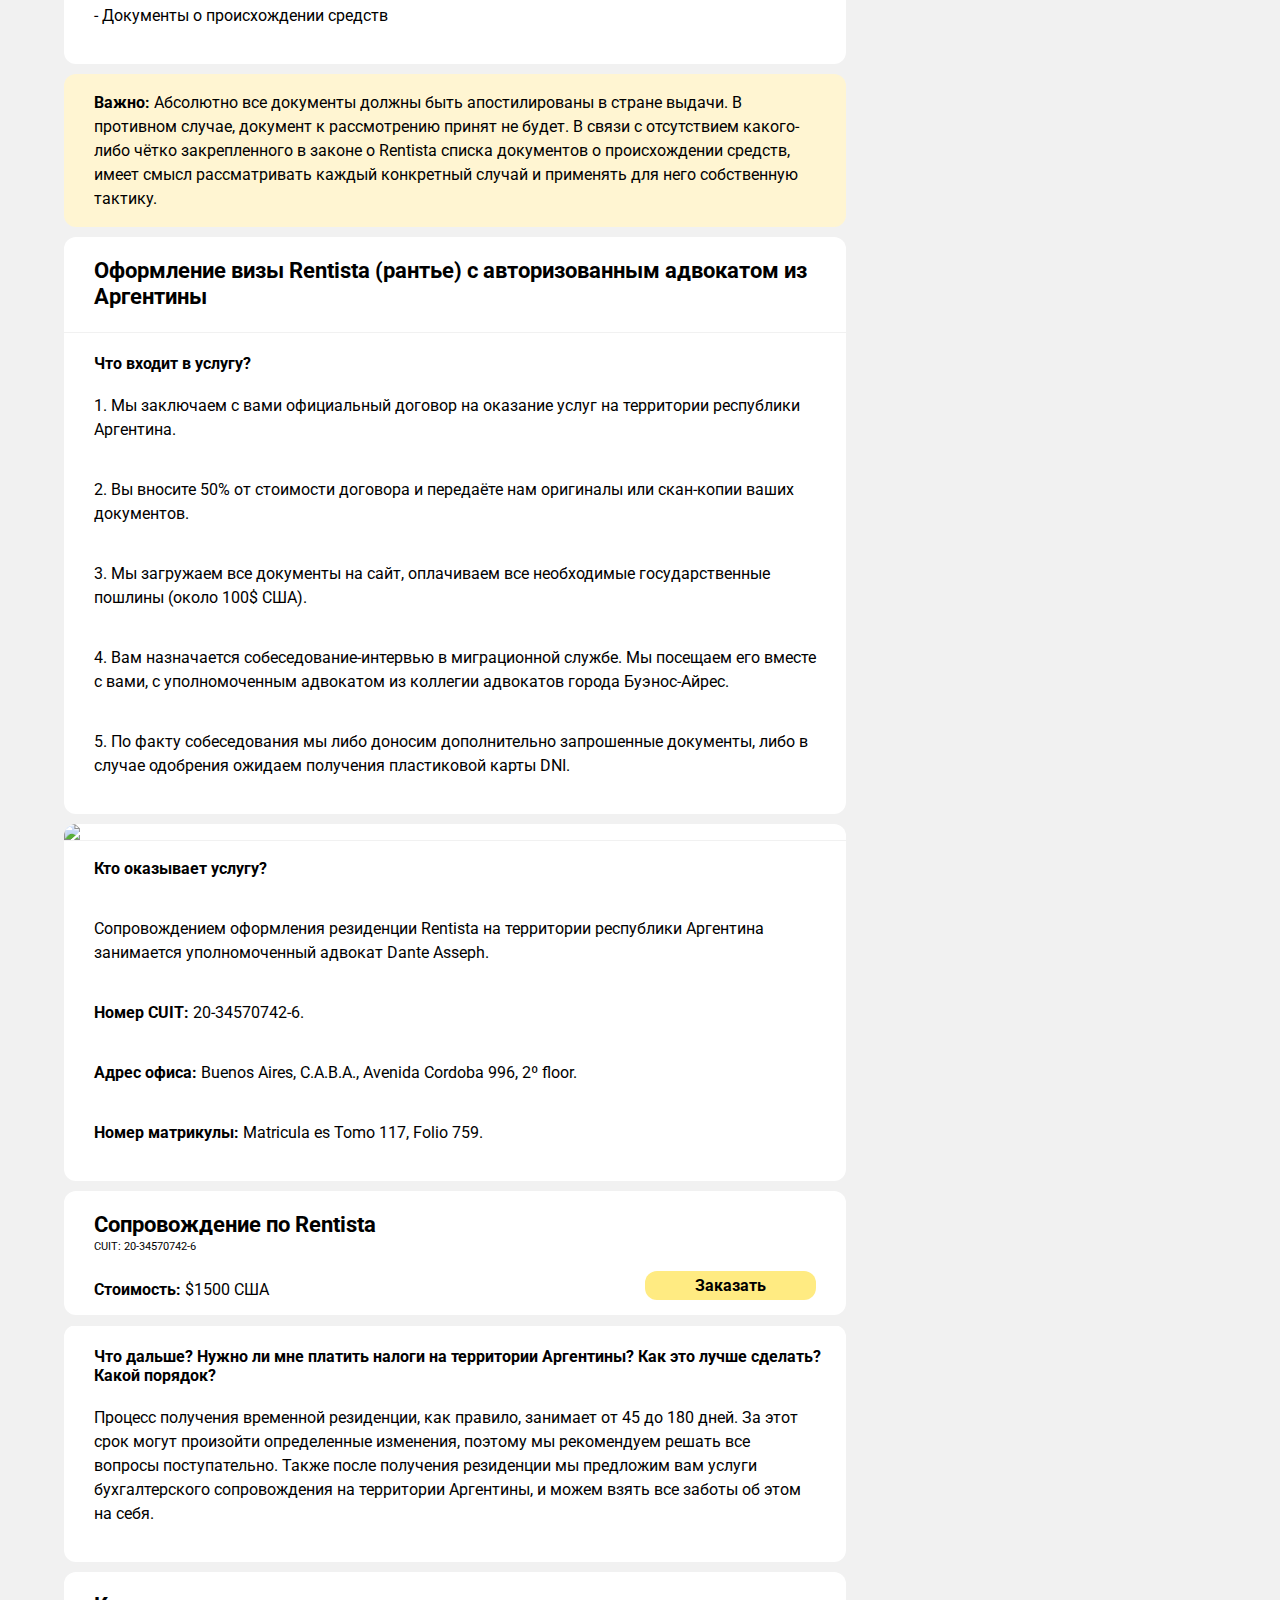
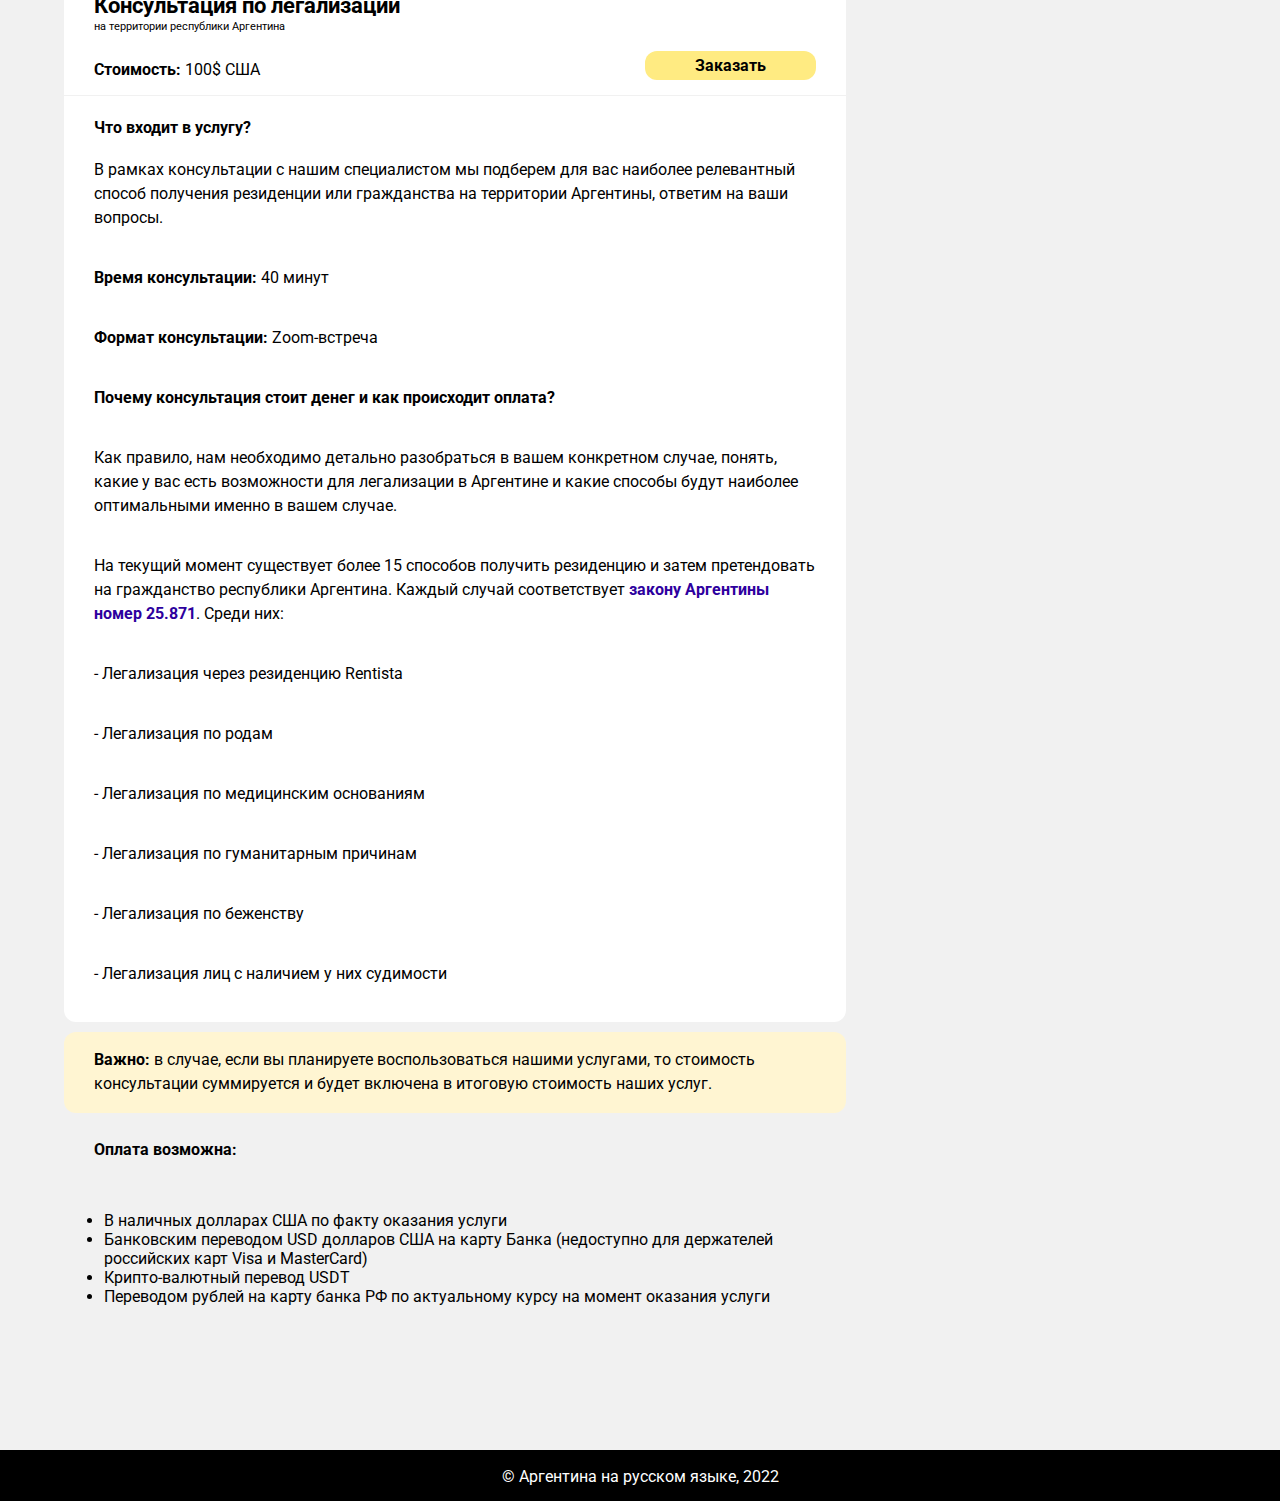
==== commit 7a5d7159: "Add files via upload" ====
--- a/index.html
+++ b/index.html
@@ -9,11 +9,11 @@
     <link rel="stylesheet" href="style.css">
     <link type="image/x-icon" href="img/favicon.ico" rel="shortcut icon">
     <link rel="preconnect" href="https://fonts.googleapis.com">
-<link rel="preconnect" href="https://fonts.gstatic.com" crossorigin>
-<link href="https://fonts.googleapis.com/css2?family=Roboto:wght@300;400;700&display=swap" rel="stylesheet">
-<link rel="preconnect" href="https://fonts.googleapis.com">
-<link rel="preconnect" href="https://fonts.gstatic.com" crossorigin>
-<link href="https://fonts.googleapis.com/css2?family=Literata:opsz,wght@7..72,400;7..72,500;7..72,600;7..72,700;7..72,900&display=swap" rel="stylesheet">
+    <link rel="preconnect" href="https://fonts.gstatic.com" crossorigin>
+    <link href="https://fonts.googleapis.com/css2?family=Roboto:wght@300;400;700&display=swap" rel="stylesheet">
+    <link rel="preconnect" href="https://fonts.googleapis.com">
+    <link rel="preconnect" href="https://fonts.gstatic.com" crossorigin>
+    <link href="https://fonts.googleapis.com/css2?family=Literata:opsz,wght@7..72,400;7..72,500;7..72,600;7..72,700;7..72,900&display=swap" rel="stylesheet">
 
     <!-- Yandex.Metrika counter -->
 <script type="text/javascript" >
@@ -60,9 +60,7 @@
 
 <div class="grid">
 
-    <div class="left_column">
-
-      
+    <div class="left_column">      
         <div class="offer">
             <h3 class="title">Что такое резиденция Rentista и как она работает?</h3>
             <div class="description">
@@ -127,6 +125,29 @@
         </div>
 
         <div class="offer">
+            <img src="img/Offer_Block.png" class="image_block">
+            <div class="description">
+            <p class="description_content"><b>Кто оказывает услугу?</b>
+            </p>
+            <p class="description_content">
+                Сопровождением оформления резиденции Rentista на территории республики Аргентина 
+                занимается уполномоченный адвокат Dante Asseph. 
+            </p>    
+            <p class="description_content">
+                    <b>Номер CUIT:</b> 20-34570742-6.
+            </p>
+            <p class="description_content">   
+                    <b>Адрес офиса:</b> Buenos Aires, C.A.B.A., Avenida Cordoba 996, 2º floor.
+            </p>
+            <p class="description_content">   
+                    <b>Номер матрикулы:</b> Matricula es Tomo 117, Folio 759.
+            </p>
+       
+            </div>
+
+        </div>
+
+        <div class="offer">
 
             <h3 class="title">Сопровождение по Rentista
             </h3>
@@ -164,22 +185,22 @@
             <p class="description_content">
                 В рамках консультации с нашим специалистом мы подберем для вас наиболее релевантный способ получения резиденции или гражданства на территории Аргентины, ответим на ваши вопросы. 
 
-<p class="description_content"><b>Время консультации:</b> 40 минут</p>
-<p class="description_content"><b>Формат консультации:</b> Zoom-встреча</p> 
-
-
-<p class="description_content"><b>Почему консультация стоит денег и как происходит оплата?</b></p>
-
-<p class="description_content">Как правило, нам необходимо детально разобраться в вашем конкретном случае, понять, какие у вас есть возможности для легализации в Аргентине и какие способы будут наиболее оптимальными именно в вашем случае.</p> 
-
-<p class="description_content">На текущий момент существует более 15 способов получить резиденцию и затем претендовать на гражданство республики Аргентина. Каждый случай соответствует <a href="http://servicios.infoleg.gob.ar/infolegInternet/anexos/90000-94999/92016/texact.htm" target="_blank">закону Аргентины номер 25.871</a>. Среди них:</p>
-
-<p class="description_content">- Легализация через резиденцию Rentista</p>
-<p class="description_content">- Легализация по родам</p>
-<p class="description_content">- Легализация по медицинским основаниям</p>
-<p class="description_content">- Легализация по гуманитарным причинам</p>
-<p class="description_content">- Легализация по беженству</p>
-<p class="description_content">- Легализация лиц с наличием у них судимости</p>
+            <p class="description_content"><b>Время консультации:</b> 40 минут</p>
+            <p class="description_content"><b>Формат консультации:</b> Zoom-встреча</p> 
+
+
+            <p class="description_content"><b>Почему консультация стоит денег и как происходит оплата?</b></p>
+
+            <p class="description_content">Как правило, нам необходимо детально разобраться в вашем конкретном случае, понять, какие у вас есть возможности для легализации в Аргентине и какие способы будут наиболее оптимальными именно в вашем случае.</p> 
+
+            <p class="description_content">На текущий момент существует более 15 способов получить резиденцию и затем претендовать на гражданство республики Аргентина. Каждый случай соответствует <a href="http://servicios.infoleg.gob.ar/infolegInternet/anexos/90000-94999/92016/texact.htm" target="_blank">закону Аргентины номер 25.871</a>. Среди них:</p>
+
+            <p class="description_content">- Легализация через резиденцию Rentista</p>
+            <p class="description_content">- Легализация по родам</p>
+            <p class="description_content">- Легализация по медицинским основаниям</p>
+            <p class="description_content">- Легализация по гуманитарным причинам</p>
+            <p class="description_content">- Легализация по беженству</p>
+            <p class="description_content">- Легализация лиц с наличием у них судимости</p>
             </p>
         
             </div>
@@ -205,15 +226,6 @@
                 </p>
             </div>
 
-            <div class="description">
-                <p class="description_title"><b>Кто оказывает услуги?
-                </b></p> 
-                <p class="description_content">
-                    Сопровождением оформления резиденции Rentista на территории республики Аргентина занимается уполномоченный адвокат Dante Asseph, CUIT: 20-34570742-6
-                </p>
-                </p>
-            </div>
-
     </div>
 
     <div class="right_column">
@@ -222,6 +234,8 @@
 
 </div>
 
+
+
 </main>
 
 
--- a/style.css
+++ b/style.css
@@ -63,6 +63,14 @@
     font-size: 0.9rem;
     font-weight: 200;
     margin-top: -15px;
+}
+
+h3 {
+  padding-right: 10px; 
+}
+
+h4 {
+ margin-right: 10px; 
 }
 
 .grid {
@@ -157,6 +165,7 @@
 .description {
     grid-area: description;
     border-top: 1px solid #F1F1F1;
+    min-width: 380px;
 }
 
 .description_title {
@@ -168,6 +177,7 @@
     padding-bottom: 20px;
     padding-right: 30px;
     line-height: 1.5;
+    min-width: 275px;
 }
 
 .note {
@@ -195,8 +205,22 @@
     width: 350px;
 }
 
+.image_block {
+   border-radius: 12px 12px 0 0;
+   object-fit: contain;
+   width: 200%;
+   max-width: 830px;  
+   margin: 0 auto;
+}
+
 
 footer {
+    position: relative;
+    display: block;
+    left: 0;
+    min-width: 420px;
+    width: 100%;
+
     background-color: black;
     color: #8C8C8C;
     height: 40px;
@@ -204,7 +228,6 @@
     vertical-align: middle;
     padding-top: 1px;
     padding-bottom: 10px;
-    min-width: 400px;
 }
 
 .holder {
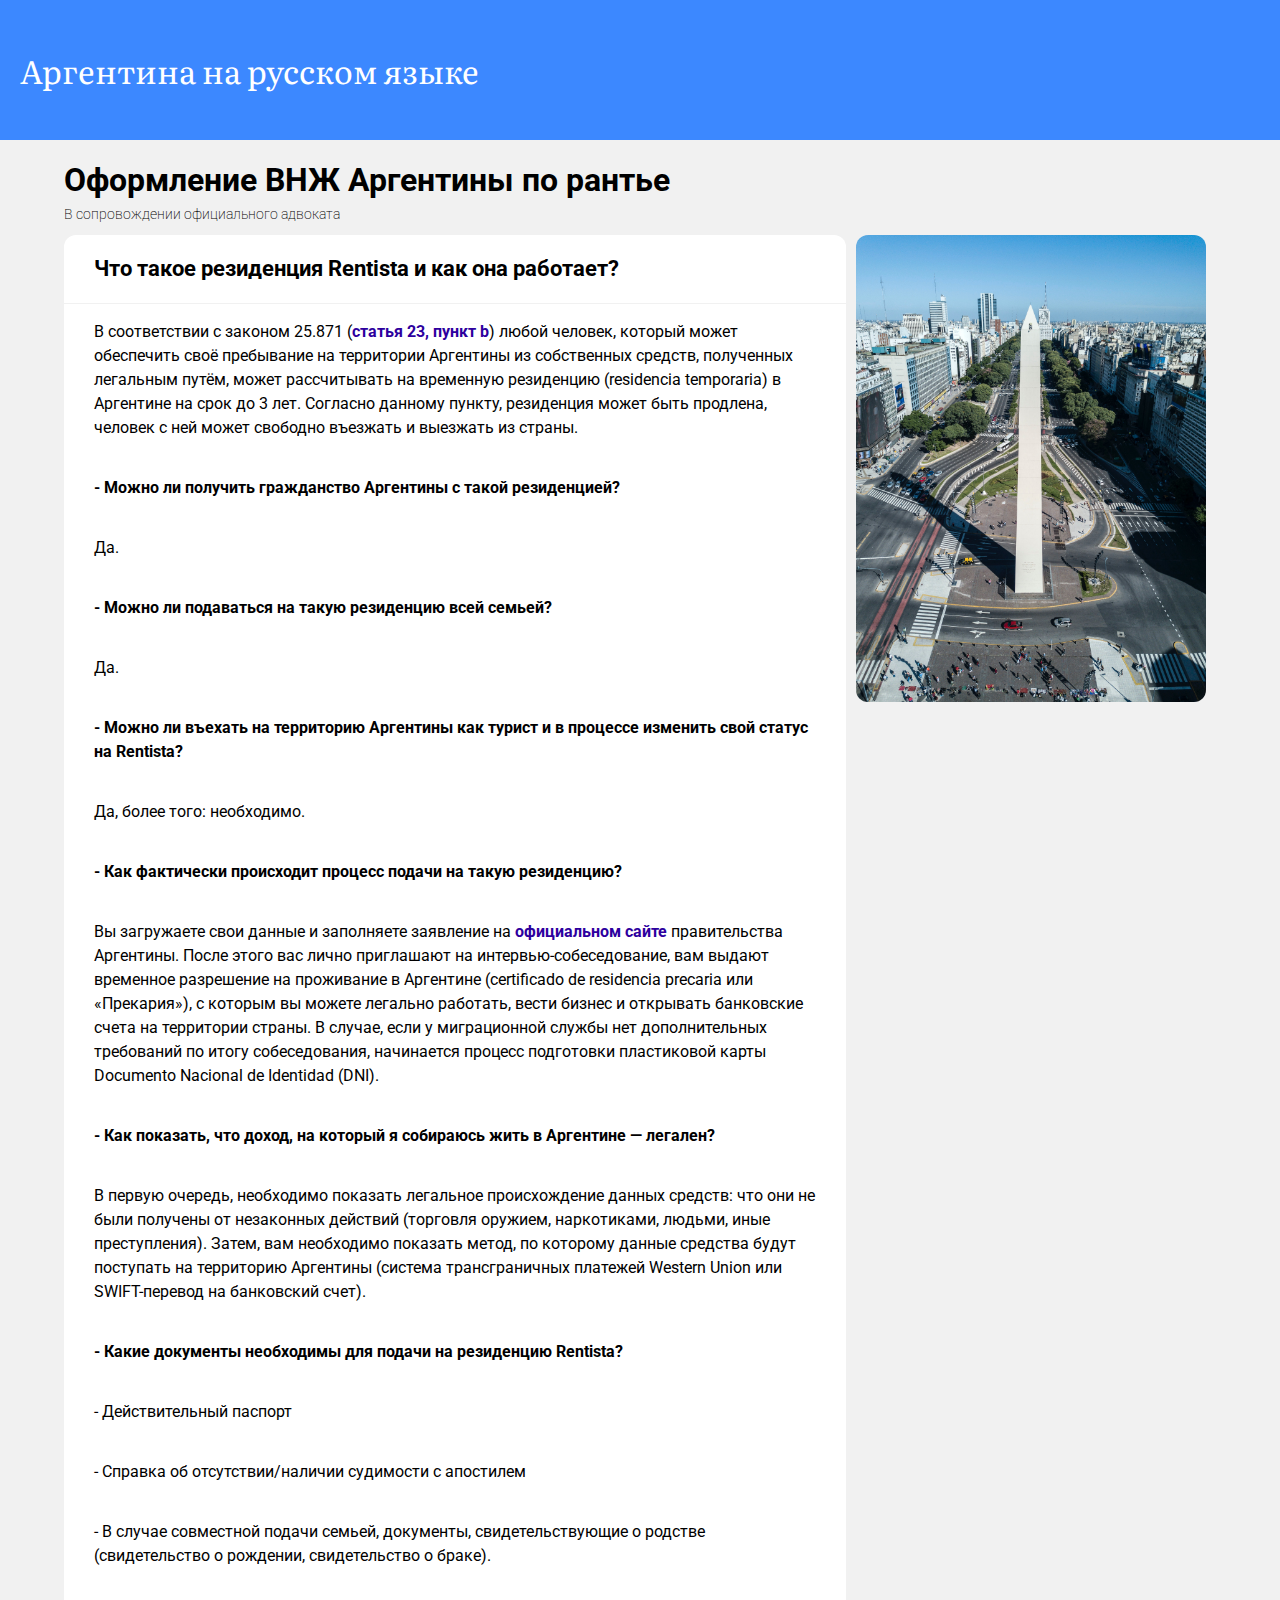
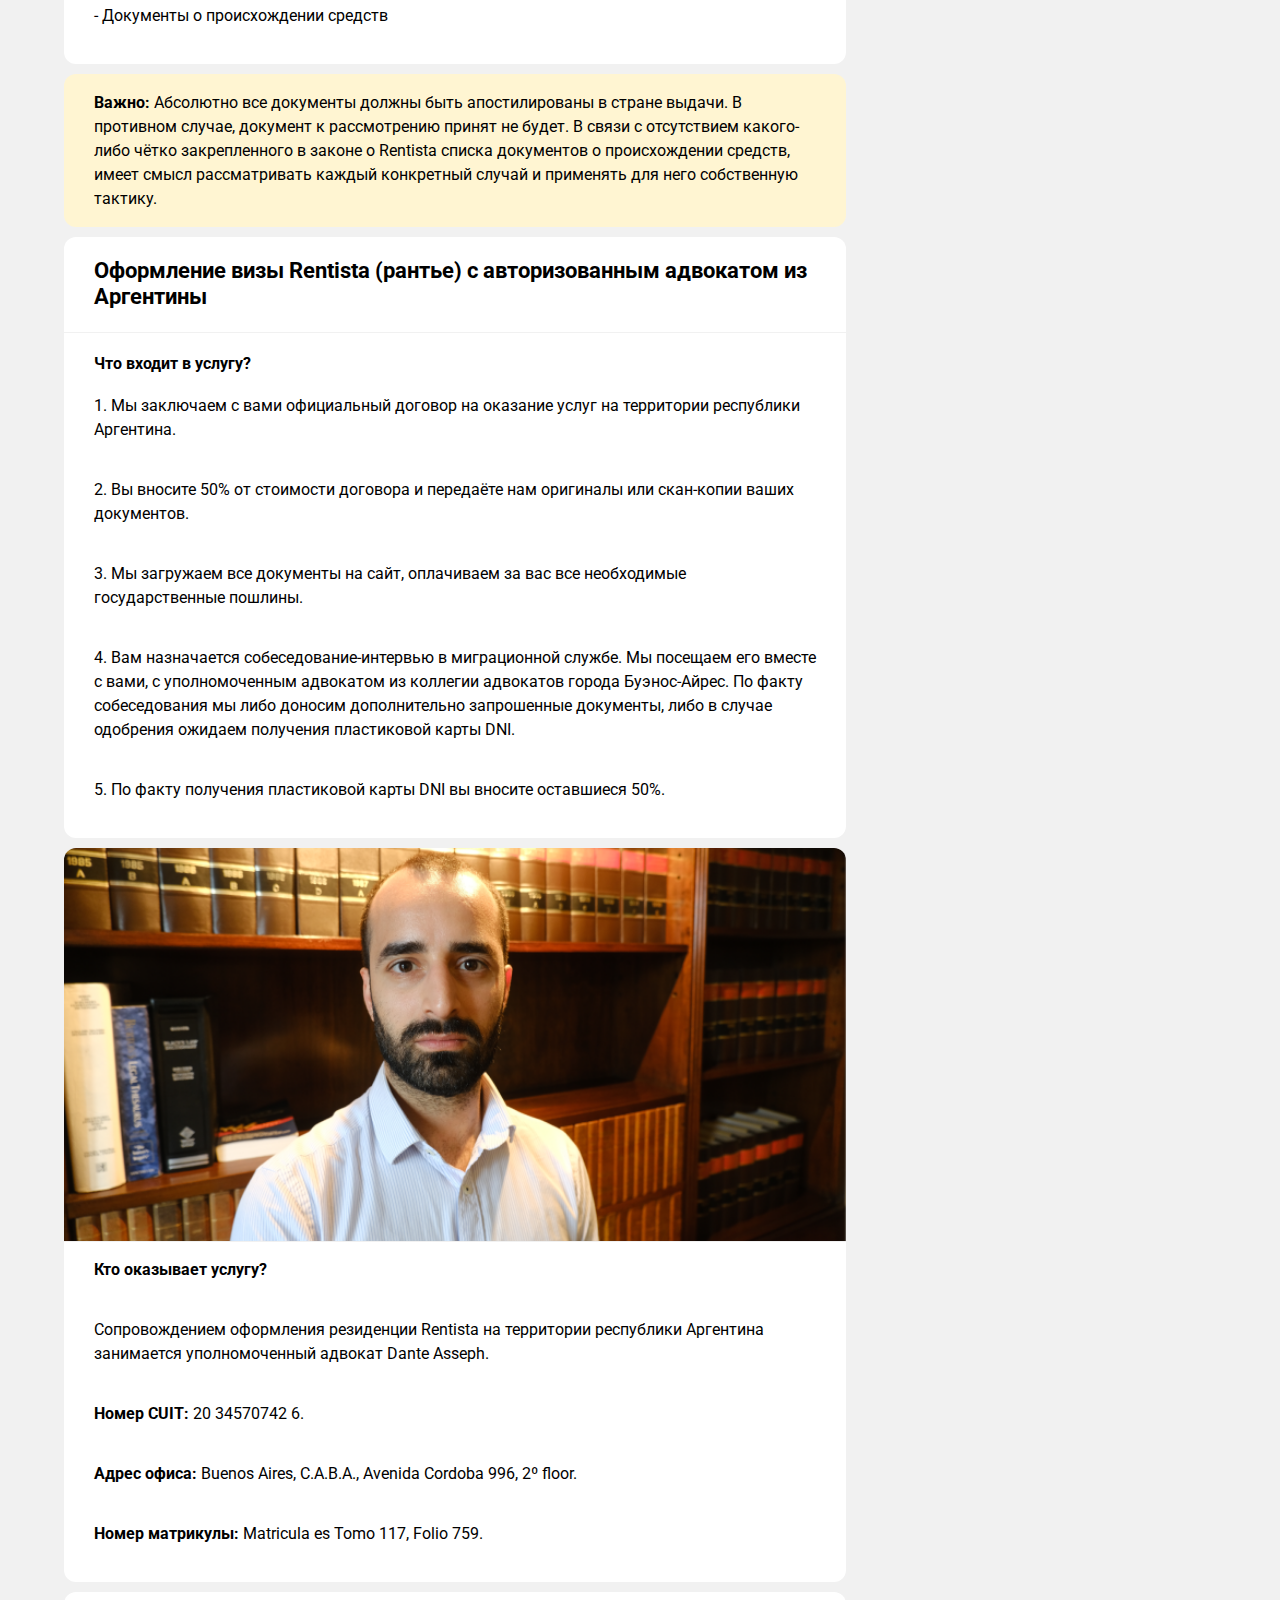
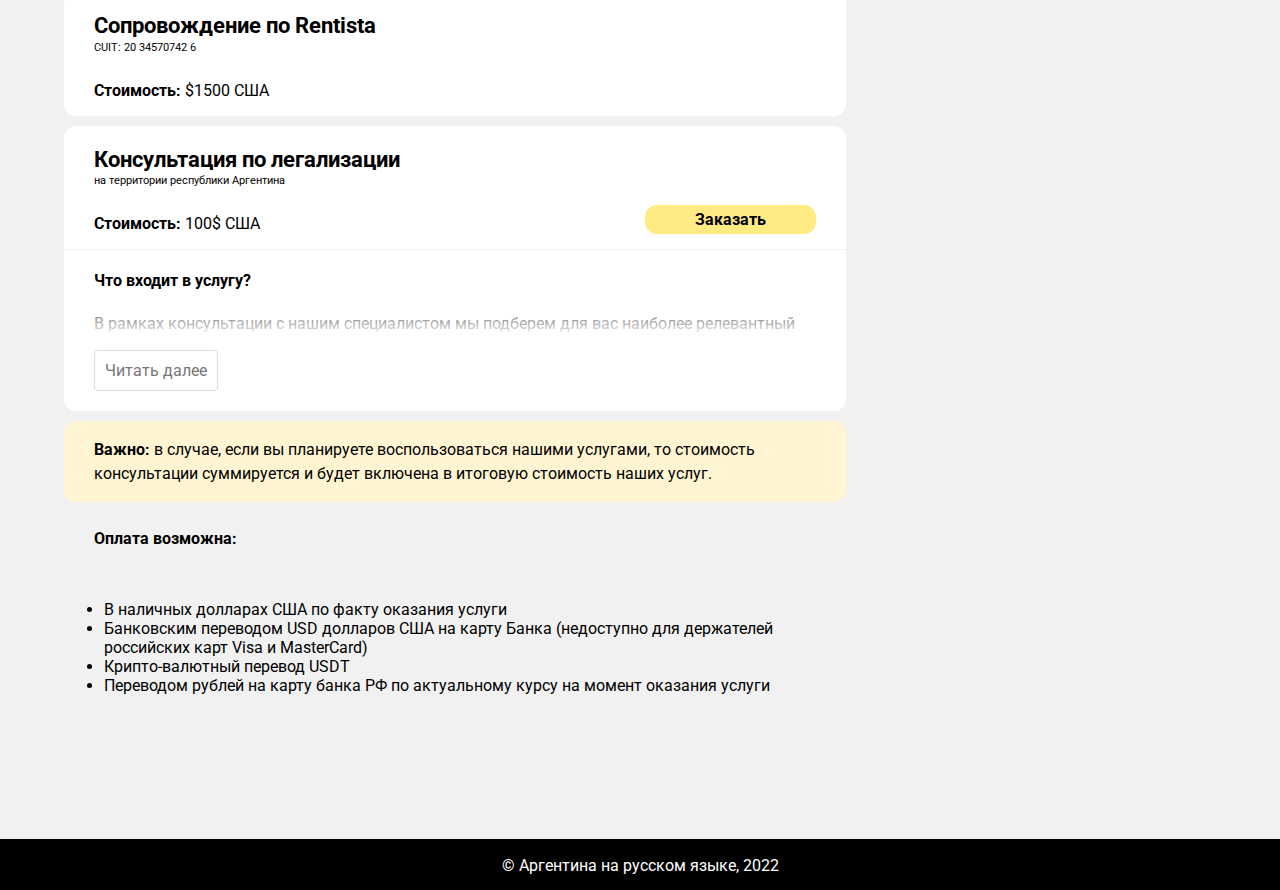
==== commit ac631a05: "Add files via upload" ====
--- a/index.html
+++ b/index.html
@@ -114,11 +114,11 @@
             </p>
             <p class="description_content">2. Вы вносите 50% от стоимости договора и передаёте нам оригиналы или скан-копии ваших документов. 
             </p>
-            <p class="description_content">3. Мы загружаем все документы на сайт, оплачиваем все необходимые государственные пошлины (около 100$ США).
-            </p>
-            <p class="description_content">4. Вам назначается собеседование-интервью в миграционной службе. Мы посещаем его вместе с вами, с уполномоченным адвокатом из коллегии адвокатов города Буэнос-Айрес.
-            </p>
-            <p class="description_content">5. По факту собеседования мы либо доносим дополнительно запрошенные документы, либо в случае одобрения ожидаем получения пластиковой карты DNI.
+            <p class="description_content">3. Мы загружаем все документы на сайт, оплачиваем за вас все необходимые государственные пошлины.
+            </p>
+            <p class="description_content">4. Вам назначается собеседование-интервью в миграционной службе. Мы посещаем его вместе с вами, с уполномоченным адвокатом из коллегии адвокатов города Буэнос-Айрес. По факту собеседования мы либо доносим дополнительно запрошенные документы, либо в случае одобрения ожидаем получения пластиковой карты DNI.
+            </p>
+            <p class="description_content">5. По факту получения пластиковой карты DNI вы вносите оставшиеся 50%.
             </p>
             </div>
 
@@ -134,7 +134,7 @@
                 занимается уполномоченный адвокат Dante Asseph. 
             </p>    
             <p class="description_content">
-                    <b>Номер CUIT:</b> 20-34570742-6.
+                    <b>Номер CUIT:</b> 20 34570742 6.
             </p>
             <p class="description_content">   
                     <b>Адрес офиса:</b> Buenos Aires, C.A.B.A., Avenida Cordoba 996, 2º floor.
@@ -151,15 +151,44 @@
 
             <h3 class="title">Сопровождение по Rentista
             </h3>
-            <p class="subtitle">CUIT: 20-34570742-6
+            <p class="subtitle">CUIT: 20 34570742 6
             </p>
             <p class="price"><b>Стоимость: </b>$1500 США</p>
-            <button class="button" onclick="document.location='https://wa.me/5491166577673?text=Добрый день, я хочу воспользоваться услугой сопровождение по Rentista в Аргентине.'">Заказать</button>
-
-
-        </div>
-
-        <div class="offer">
+
+        </div>
+
+        <div class="offer">
+
+            <h3 class="title">Консультация по легализации</h3>
+            <p class="subtitle">на территории республики Аргентина</p>
+            <p class="price"><b>Стоимость: </b>100$ США</p>
+            <button class="button" onclick="document.location='https://wa.me/5491166577673?text=Добрый день, я хочу заказать консультацию по релокации в Аргентину.'">Заказать</button>
+
+            <div class="description"> 
+                <div class="holder">
+                    <input type="checkbox" class="read-more-checker" id="read-more-checker" />
+                    <div class="limited l-100">
+                        <h4 class="description_title">Что входит в услугу?</h4>
+                        <p class="description_content">В рамках консультации с нашим специалистом мы подберем для вас наиболее релевантный способ получения резиденции или гражданства на территории Аргентины, ответим на ваши вопросы.</p> 
+                        <p class="description_content"><b>Время консультации:</b> 40 минут</p>
+                        <p class="description_content"><b>Формат консультации:</b> Zoom-встреча</p> 
+                        <p class="description_content"><b>Почему консультация стоит денег и как происходит оплата?</b></p>
+                        <p class="description_content">Как правило, нам необходимо детально разобраться в вашем конкретном случае, понять, какие у вас есть возможности для легализации в Аргентине и какие способы будут наиболее оптимальными именно в вашем случае.</p> 
+                        <p class="description_content">На текущий момент существует более 15 способов получить резиденцию и затем претендовать на гражданство республики Аргентина. Каждый случай соответствует <a href="http://servicios.infoleg.gob.ar/infolegInternet/anexos/90000-94999/92016/texact.htm" target="_blank">закону Аргентины номер 25.871</a>. Среди них:</p>
+                        <p class="description_content">- Легализация через резиденцию Rentista</p>
+                        <p class="description_content">- Легализация по родам</p>
+                        <p class="description_content">- Легализация по медицинским основаниям</p>
+                        <p class="description_content">- Легализация по гуманитарным причинам</p>
+                        <p class="description_content">- Легализация по беженству</p>
+                        <p class="description_content">- Легализация лиц с наличием у них судимости</p>
+                        <div class="bottom"></div>
+                    </div>
+                    <label for="read-more-checker" class="read-more-button"></label>
+                </div>
+            </div>
+        </div>
+        <!-- 
+            <div class="offer">
 
             <div class="description">
             <h4 class="description_title">Что дальше? Нужно ли мне платить налоги на территории Аргентины? Как это лучше сделать? Какой порядок?</h4>
@@ -168,44 +197,8 @@
             </p>
         
             </div>
-        </div>
-
-        <div class="offer">
-
-            <h3 class="title">Консультация по легализации
-            </h3>
-            <p class="subtitle">на территории республики Аргентина
-            </p>
-            <p class="price"><b>Стоимость: </b>100$ США</p>
-            <button class="button" onclick="document.location='https://wa.me/5491166577673?text=Добрый день, я хочу заказать консультацию по релокации в Аргентину.'">Заказать</button>
-
-            <div class="description">
-        
-            <h4 class="description_title">Что входит в услугу?</h4>
-            <p class="description_content">
-                В рамках консультации с нашим специалистом мы подберем для вас наиболее релевантный способ получения резиденции или гражданства на территории Аргентины, ответим на ваши вопросы. 
-
-            <p class="description_content"><b>Время консультации:</b> 40 минут</p>
-            <p class="description_content"><b>Формат консультации:</b> Zoom-встреча</p> 
-
-
-            <p class="description_content"><b>Почему консультация стоит денег и как происходит оплата?</b></p>
-
-            <p class="description_content">Как правило, нам необходимо детально разобраться в вашем конкретном случае, понять, какие у вас есть возможности для легализации в Аргентине и какие способы будут наиболее оптимальными именно в вашем случае.</p> 
-
-            <p class="description_content">На текущий момент существует более 15 способов получить резиденцию и затем претендовать на гражданство республики Аргентина. Каждый случай соответствует <a href="http://servicios.infoleg.gob.ar/infolegInternet/anexos/90000-94999/92016/texact.htm" target="_blank">закону Аргентины номер 25.871</a>. Среди них:</p>
-
-            <p class="description_content">- Легализация через резиденцию Rentista</p>
-            <p class="description_content">- Легализация по родам</p>
-            <p class="description_content">- Легализация по медицинским основаниям</p>
-            <p class="description_content">- Легализация по гуманитарным причинам</p>
-            <p class="description_content">- Легализация по беженству</p>
-            <p class="description_content">- Легализация лиц с наличием у них судимости</p>
-            </p>
-        
-            </div>
-        </div>
-
+        </div> 
+    -->
 
         <div class="note">
             <p class="note_text"><b>Важно:</b> в случае, если вы планируете воспользоваться нашими услугами, то стоимость консультации суммируется и будет включена в итоговую стоимость наших услуг. 
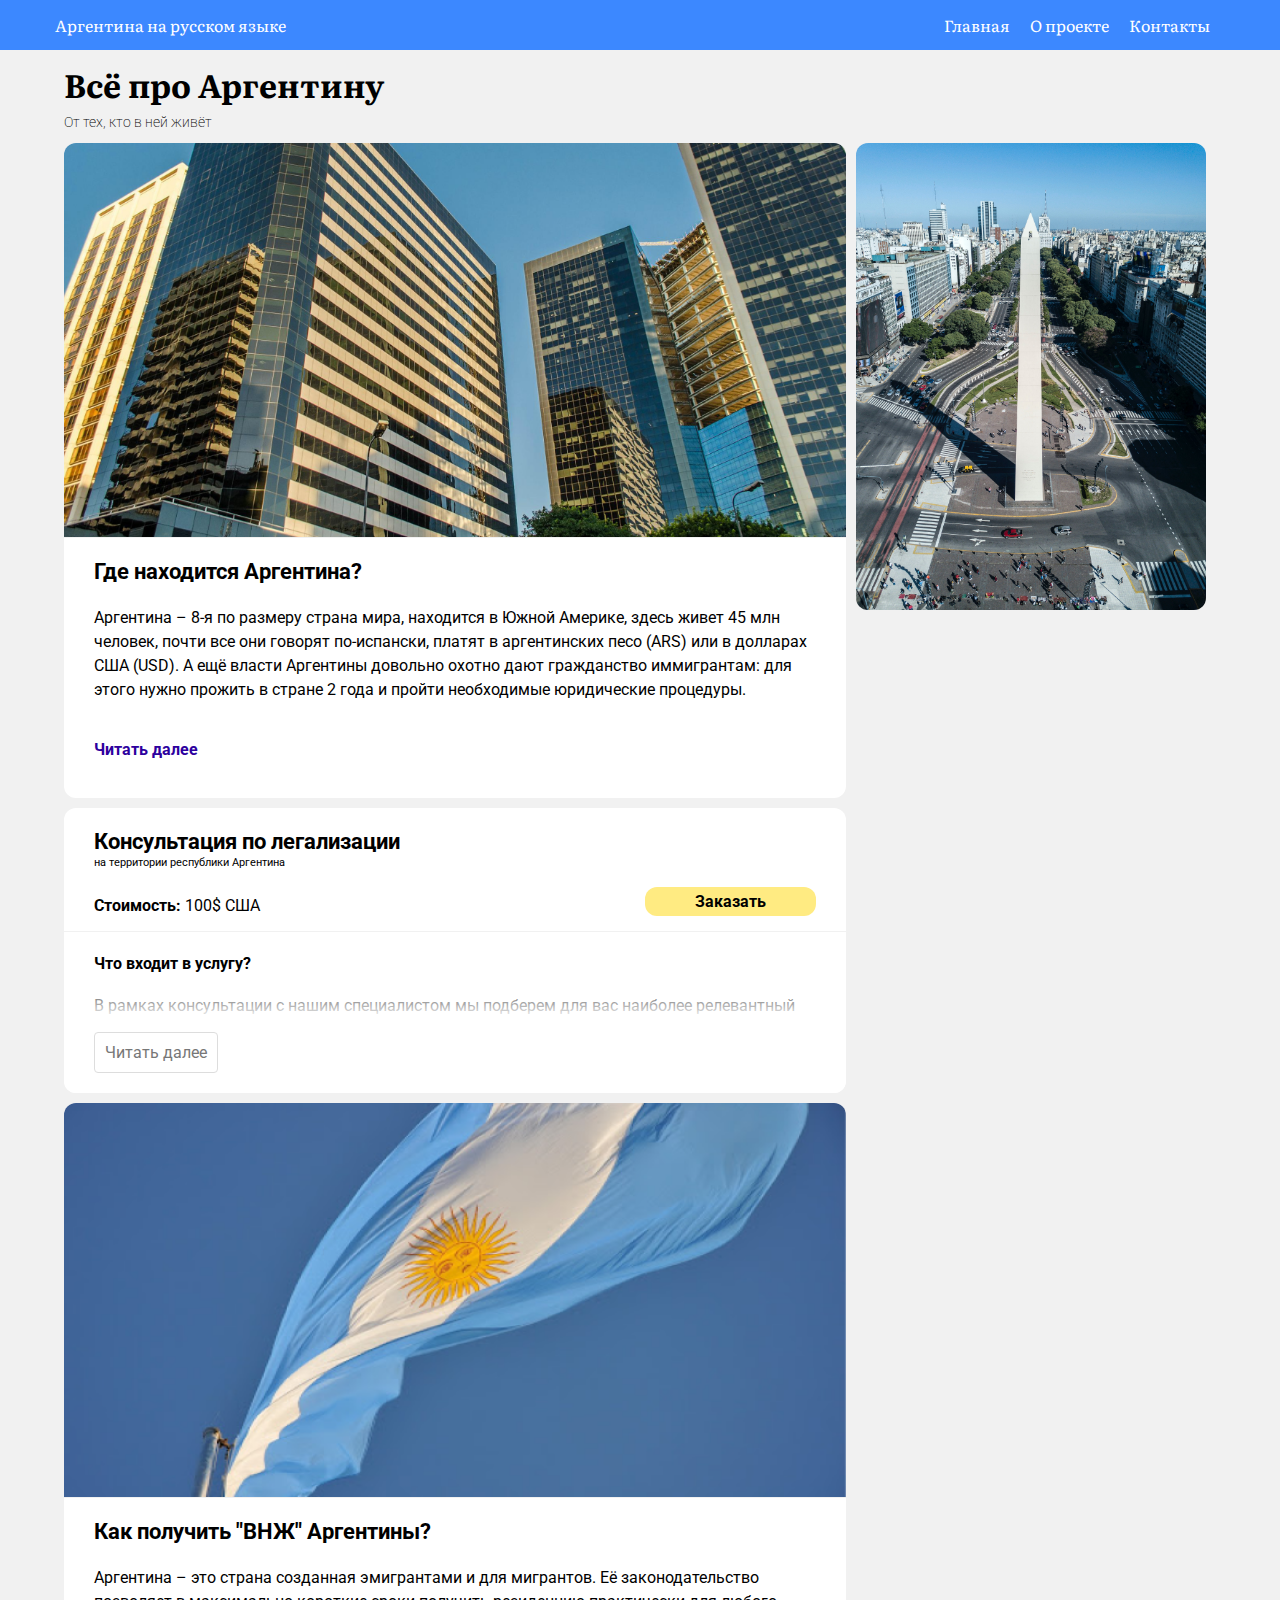
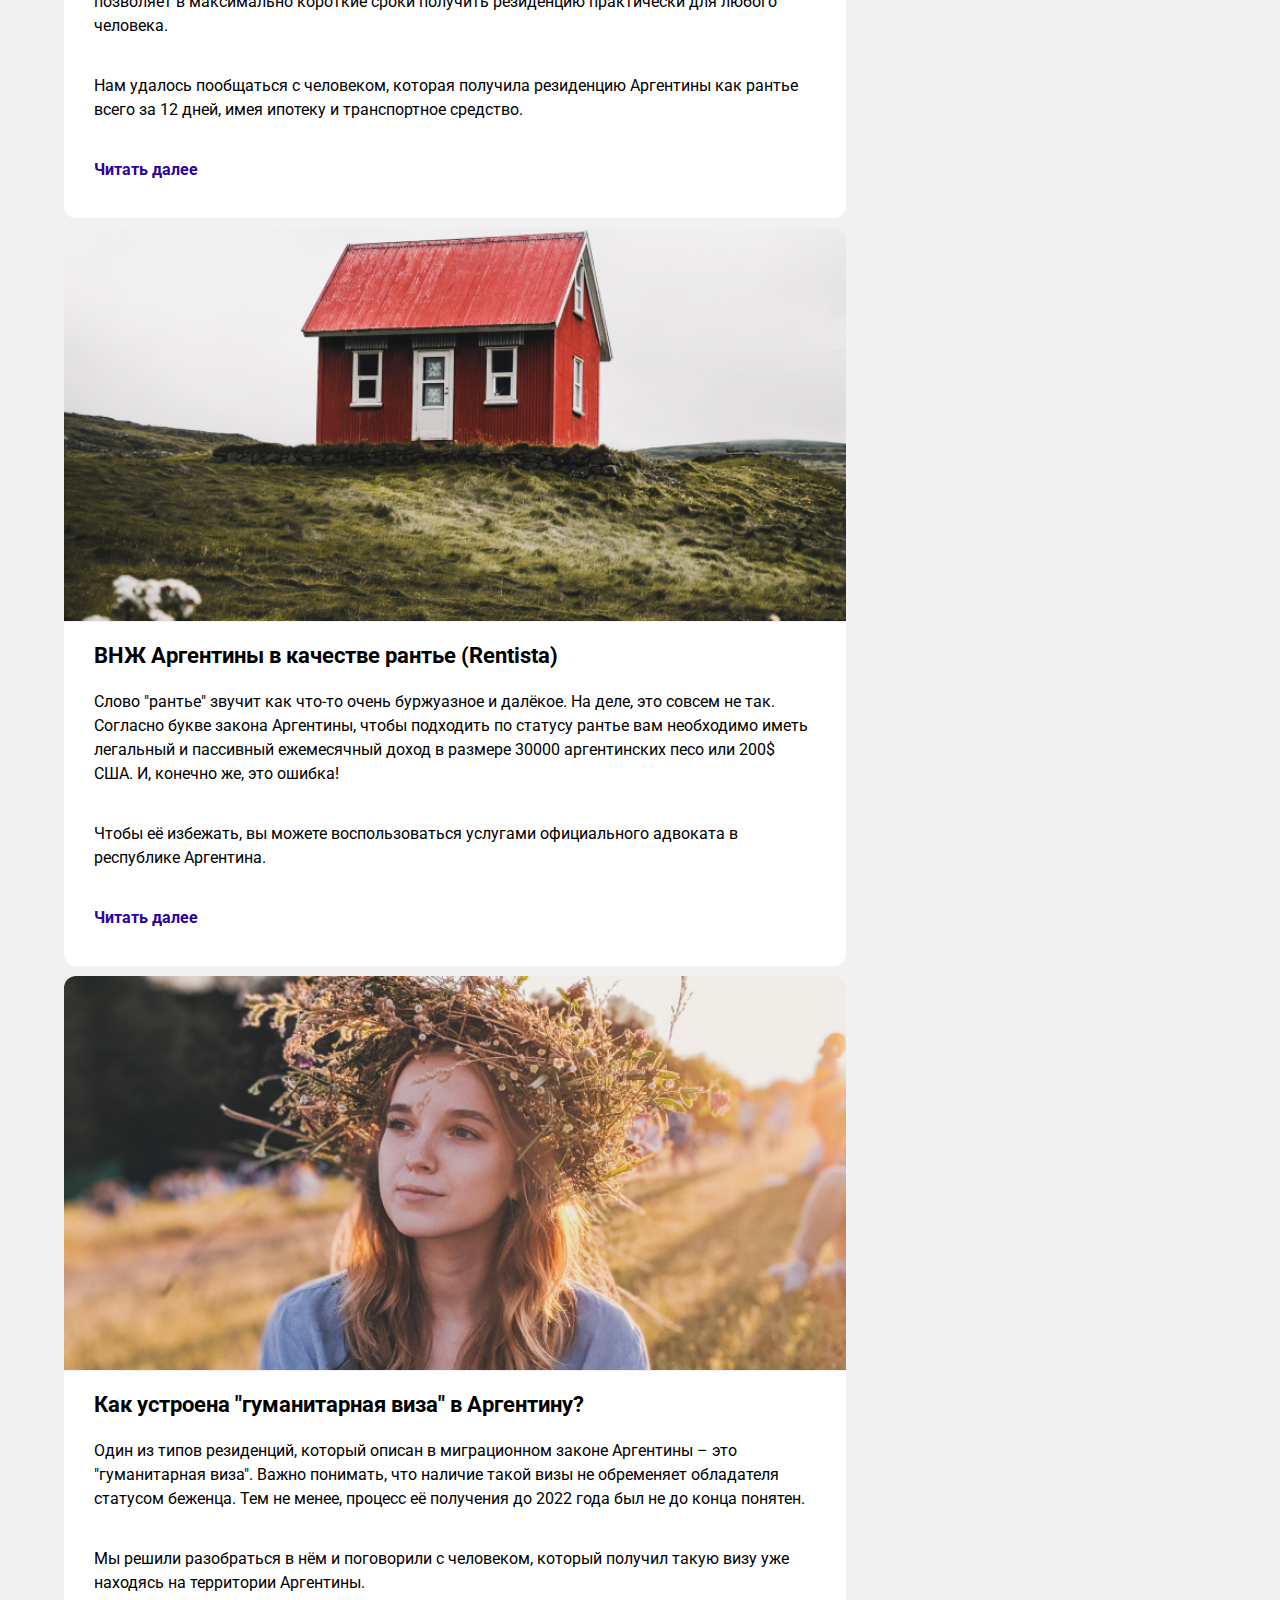
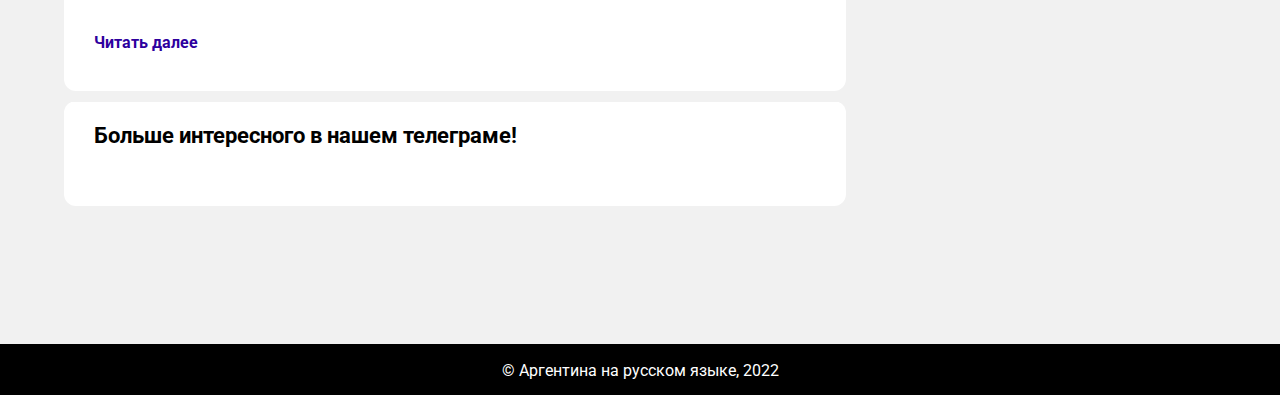
==== commit 962c0098: "Add files via upload" ====
--- a/index.html
+++ b/index.html
@@ -3,9 +3,9 @@
 <head>
     <meta charset="UTF-8">
     <meta name="viewport" content="width=device-width, initian-scale=1.0">
-    <meta name="description" content="Юридические услуги в Аргентине">
-    <meta name="keywords" content="Аргентина, адвокат, гражданство, rentista">
-    <title>Аргентина на русском языке: юридические услуги в Аргентине</title>
+    <meta name="description" content="Всё про Аргентину на русском языке">
+    <meta name="keywords" content="Аргентина, адвокат, гражданство, юридическая помощь, иммиграция">
+    <title>Аргентина на русском языке: всё важное в одном месте</title>
     <link rel="stylesheet" href="style.css">
     <link type="image/x-icon" href="img/favicon.ico" rel="shortcut icon">
     <link rel="preconnect" href="https://fonts.googleapis.com">
@@ -37,205 +37,169 @@
 <body>
 
 <header>
-
-    <div class="header_section">
-<div class="index_area"><div class="index"><a href="index.html">Аргентина на русском языке</a></div></div>
-</div>
-
-<div class="header_section">
-    <!--
-<div class="header_item"><img src="img/gb.svg" alt="english version"></div>
-<div class="header_item"><img src="img/ru.svg" alt="русская версия"></div>
-    -->
-</div>
-
+    <div class="wrapper">
+        <div class="header">
+            <div class="container">
+                <div class="header_body">
+                    <a href="index.html" class="header_logo">Аргентина на русском языке</a>
+                    <div class="header_burger">
+                        <span></span>
+                    </div>
+                    <nav class="header_menu">
+                        <ul class="header_list">
+                            <li>
+                                <a href="index.html" class="header_link">Главная</a>
+                            </li>
+                            <li>
+                                <a href="about.html" class="header_link">О проекте</a>
+                            </li>
+                            <li>
+                                <a href="contacts.html" class="header_link">Контакты</a>
+                            </li>
+                        </ul>
+                    </nav>
+                </div>
+            </div>
+         </div>
+   </div>
 </header>
 
-
 <main>
 
-    <h1>Оформление ВНЖ Аргентины по рантье</h1>
-        <h2>В сопровождении официального адвоката</h2>
-
-
-<div class="grid">
-
-    <div class="left_column">      
-        <div class="offer">
-            <h3 class="title">Что такое резиденция Rentista и как она работает?</h3>
-            <div class="description">
-            <p class="description_content">В соответствии с законом 25.871 (<a href="http://servicios.infoleg.gob.ar/infolegInternet/anexos/90000-94999/92016/texact.htm" target="_blank">статья 23, пункт b</a>) любой человек, 
-                который может обеспечить своё пребывание на территории Аргентины из собственных средств, 
-                полученных легальным путём, может рассчитывать на временную резиденцию (residencia temporaria) в Аргентине на срок до 3 лет. 
-                Согласно данному пункту, резиденция может быть продлена, человек с ней может свободно въезжать 
-                и выезжать из страны. 
+<h1>Всё про Аргентину</h1>
+<h2>От тех, кто в ней живёт</h2>
+
+    <div class="grid">
+        <div class="left_column">
+
+<!-- Контент-фичер -->
+            <div class="offer">
+                <img src="img/main_feature.png" class="image_block">
+
+                <div class="description">
+                    <h3 class="title">Где находится Аргентина?</h3>
+                      <p class="description_content">
+                    Аргентина – 8-я по размеру страна мира, находится в Южной Америке, здесь живет 45 млн человек, почти все они говорят по-испански, платят в аргентинских песо (ARS) или в долларах США (USD). А ещё власти Аргентины довольно охотно дают гражданство иммигрантам: для этого нужно прожить в стране 2 года и пройти необходимые юридические процедуры.                
+                      </p>
+                    <p class="description_content">
+                    <a href="argentina.html">Читать далее</a>
+                      </p>   
+                </div>
+            </div>
+<!-- Медиа блок -->
+            <div class="offer">
+
+                <h3 class="title">Консультация по легализации</h3>
+                <p class="subtitle">на территории республики Аргентина</p>
+                <p class="price"><b>Стоимость: </b>100$ США</p>
+                <button class="button" onclick="document.location='https://wa.me/5491166577673?text=Добрый день, я хочу заказать консультацию по релокации в Аргентину.'">Заказать</button>
+    
+                <div class="description"> 
+                    <div class="holder">
+                        <input type="checkbox" class="read-more-checker" id="read-more-checker" />
+                        <div class="limited l-100">
+                            <h4 class="description_title">Что входит в услугу?</h4>
+                            <p class="description_content">В рамках консультации с нашим специалистом мы подберем для вас наиболее релевантный способ получения резиденции или гражданства на территории Аргентины, ответим на ваши вопросы.</p> 
+                            <p class="description_content"><b>Время консультации:</b> 40 минут</p>
+                            <p class="description_content"><b>Формат консультации:</b> Zoom-встреча</p> 
+                            <p class="description_content"><b>Почему консультация стоит денег и как происходит оплата?</b></p>
+                            <p class="description_content">Как правило, нам необходимо детально разобраться в вашем конкретном случае, понять, какие у вас есть возможности для легализации в Аргентине и какие способы будут наиболее оптимальными именно в вашем случае.</p> 
+                            <p class="description_content">На текущий момент существует более 15 способов получить резиденцию и затем претендовать на гражданство республики Аргентина. Каждый случай соответствует <a href="http://servicios.infoleg.gob.ar/infolegInternet/anexos/90000-94999/92016/texact.htm" target="_blank">закону Аргентины номер 25.871</a>. Среди них:</p>
+                            <p class="description_content">- <a href="rentista.html">Легализация через резиденцию Rentista</a></p>
+                            <p class="description_content">- Легализация по родам</p>
+                            <p class="description_content">- Легализация по медицинским основаниям</p>
+                            <p class="description_content">- Легализация по гуманитарным причинам</p>
+                            <p class="description_content">- Легализация по беженству</p>
+                            <p class="description_content">- Легализация лиц с наличием у них судимости</p>
+                            <div class="bottom"></div>
+                        </div>
+                        <label for="read-more-checker" class="read-more-button"></label>
+                    </div>
+                </div>
+            </div>
+<!-- Статья -->
+            <div class="offer">
+                <img src="img/arg_banner.png" class="image_block">
+
+                <div class="description">
+                    <h3 class="title">Как получить "ВНЖ" Аргентины?</h3>
+                      <p class="description_content">
+                        Аргентина – это страна созданная эмигрантами и для мигрантов. Её законодательство позволяет в максимально короткие сроки получить резиденцию практически для любого человека. 
+                      </p>
+                      <p class="description_content"> 
+                        Нам удалось пообщаться с человеком, которая получила резиденцию Аргентины как рантье всего за 12 дней, имея ипотеку и транспортное средство.
+                      </p>
+                    <p class="description_content">
+                    <a href="rentista_ipoteka.html">Читать далее</a>
+                      </p>   
+                </div>
+            </div>
+<!-- Оффер -->
+            <div class="offer">
+                <img src="img/rentista_house.png" class="image_block">
+
+                <div class="description">
+                    <h3 class="title">ВНЖ Аргентины в качестве рантье (Rentista)</h3>
+                      <p class="description_content">
+                        Слово "рантье" звучит как что-то очень буржуазное и далёкое. На деле, это совсем не так. 
+                        Согласно букве закона Аргентины, чтобы подходить по статусу рантье вам необходимо иметь легальный
+                        и пассивный ежемесячный доход в размере 30000 аргентинских песо или 200$ США. И, конечно же, это ошибка!
+                      </p>
+                      <p class="description_content">
+                        Чтобы её избежать, вы можете воспользоваться услугами официального адвоката в республике Аргентина. 
+                      </p>
+                    <p class="description_content">
+                    <a href="rentista.html">Читать далее</a>
+                      </p>   
+                </div>
+            </div>
+<!-- Статья -->
+            <div class="offer">
+                <img src="img/humanitarian_visa.png" class="image_block">
+
+                <div class="description">
+                    <h3 class="title">Как устроена "гуманитарная виза" в Аргентину?</h3>
+                      <p class="description_content">
+                         Один из типов резиденций, который описан в миграционном законе Аргентины – это "гуманитарная виза".
+                         Важно понимать, что наличие такой визы не обременяет обладателя статусом беженца. Тем не менее,
+                         процесс её получения до 2022 года был не до конца понятен.
+                      </p>
+                      <p class="description_content">
+                         Мы решили разобраться в нём и поговорили с человеком, который получил такую визу уже находясь на территории
+                         Аргентины.
+                      </p>
+                    <p class="description_content">
+                    <a href="gumanitarnaya_visa_ukraina_argentina.html" target="_blank">Читать далее</a>
+                      </p>   
+                </div>
+            </div>
+<!-- Телеграм-виджет -->
+            <div class="offer">
+
+                <div class="description">
+                <h3 class="title">Больше интересного в нашем телеграме!</h3>
+                <p class="description_content">
+                    <script async src="https://telegram.org/js/telegram-widget.js?21" data-telegram-discussion="argentinarusa/219" data-comments-limit="3" data-colorful="1" data-color="D6D6D6"></script>
                 </p>
-                <p class="description_content"><b>- Можно ли получить гражданство Аргентины с такой резиденцией?</b></p>
-                <p class="description_content">Да.</p>
-                <p class="description_content"><b>- Можно ли подаваться на такую резиденцию всей семьей?</b></p>
-                <p class="description_content">Да.</p>
-                <p class="description_content"><b>- Можно ли въехать на территорию Аргентины как турист и в процессе изменить свой статус на Rentista?</b></p>
-                <p class="description_content">Да, более того: необходимо.</p>
-                <p class="description_content"><b>- Как фактически происходит процесс подачи на такую резиденцию?</b></p>
-                <p class="description_content">Вы загружаете свои данные и заполняете заявление на <a href="https://www.argentina.gob.ar/servicio/obtener-una-residencia-temporaria-como-rentista-no-mercosur" target="_blank">официальном сайте</a> правительства Аргентины.
-                    После этого вас лично приглашают на интервью-собеседование, вам выдают временное разрешение на проживание в Аргентине (certificado de residencia precaria или «Прекария»), 
-                    с которым вы можете легально работать, вести бизнес и открывать банковские счета на территории страны. 
-                    В случае, если у миграционной службы нет дополнительных требований по итогу собеседования, 
-                    начинается процесс подготовки пластиковой карты Documento Nacional de Identidad (DNI).
-                    </p>
-                <p class="description_content"><b>- Как показать, что доход, на который я собираюсь жить в Аргентине — легален?
-                </b></p>
-                <p class="description_content">В первую очередь, необходимо показать легальное происхождение данных средств: что они не были получены от незаконных действий (торговля оружием, наркотиками, людьми, иные преступления). 
-                    Затем, вам необходимо показать метод, по которому данные средства будут поступать на территорию Аргентины (система трансграничных платежей Western Union или SWIFT-перевод на банковский счет). 
-                    </p>
-                <p class="description_content"><b>- Какие документы необходимы для подачи на резиденцию Rentista?</b></p>
-
-                    <p class="description_content">- Действительный паспорт</p>
-                    <p class="description_content">- Справка об отсутствии/наличии судимости с апостилем</p> 
-                    <p class="description_content">- В случае совместной подачи семьей, документы, свидетельствующие о родстве (свидетельство о рождении, свидетельство о браке).</p> 
-                    <p class="description_content"> - Документы о происхождении средств</p>
-            </div>
+            
+                </div>
+            </div>
+    
         </div>
 
-        <div class="note">
-            <p class="note_text"><b>Важно:</b> Абсолютно все документы должны быть апостилированы в стране выдачи. В противном случае, документ к рассмотрению принят не будет. 
-                В связи с отсутствием какого-либо чётко закрепленного в законе о Rentista списка документов о происхождении средств, имеет смысл рассматривать каждый конкретный случай и применять для него собственную тактику. 
- 
-                </p>
-            </div>
-
-        <div class="offer">
-
-            <h3 class="title">Оформление визы Rentista (рантье) с авторизованным адвокатом из Аргентины
-            </h3>
-            <div class="description">
-            <h4 class="description_title">Что входит в услугу?</h4>
-            <p class="description_content">1. Мы заключаем с вами официальный договор на оказание услуг на территории республики Аргентина. 
-            </p>
-            <p class="description_content">2. Вы вносите 50% от стоимости договора и передаёте нам оригиналы или скан-копии ваших документов. 
-            </p>
-            <p class="description_content">3. Мы загружаем все документы на сайт, оплачиваем за вас все необходимые государственные пошлины.
-            </p>
-            <p class="description_content">4. Вам назначается собеседование-интервью в миграционной службе. Мы посещаем его вместе с вами, с уполномоченным адвокатом из коллегии адвокатов города Буэнос-Айрес. По факту собеседования мы либо доносим дополнительно запрошенные документы, либо в случае одобрения ожидаем получения пластиковой карты DNI.
-            </p>
-            <p class="description_content">5. По факту получения пластиковой карты DNI вы вносите оставшиеся 50%.
-            </p>
-            </div>
-
+        <div class="right_column">
+          <img src="img/argentina_obelisk.jpg" class="image">
         </div>
 
-        <div class="offer">
-            <img src="img/Offer_Block.png" class="image_block">
-            <div class="description">
-            <p class="description_content"><b>Кто оказывает услугу?</b>
-            </p>
-            <p class="description_content">
-                Сопровождением оформления резиденции Rentista на территории республики Аргентина 
-                занимается уполномоченный адвокат Dante Asseph. 
-            </p>    
-            <p class="description_content">
-                    <b>Номер CUIT:</b> 20 34570742 6.
-            </p>
-            <p class="description_content">   
-                    <b>Адрес офиса:</b> Buenos Aires, C.A.B.A., Avenida Cordoba 996, 2º floor.
-            </p>
-            <p class="description_content">   
-                    <b>Номер матрикулы:</b> Matricula es Tomo 117, Folio 759.
-            </p>
-       
-            </div>
-
-        </div>
-
-        <div class="offer">
-
-            <h3 class="title">Сопровождение по Rentista
-            </h3>
-            <p class="subtitle">CUIT: 20 34570742 6
-            </p>
-            <p class="price"><b>Стоимость: </b>$1500 США</p>
-
-        </div>
-
-        <div class="offer">
-
-            <h3 class="title">Консультация по легализации</h3>
-            <p class="subtitle">на территории республики Аргентина</p>
-            <p class="price"><b>Стоимость: </b>100$ США</p>
-            <button class="button" onclick="document.location='https://wa.me/5491166577673?text=Добрый день, я хочу заказать консультацию по релокации в Аргентину.'">Заказать</button>
-
-            <div class="description"> 
-                <div class="holder">
-                    <input type="checkbox" class="read-more-checker" id="read-more-checker" />
-                    <div class="limited l-100">
-                        <h4 class="description_title">Что входит в услугу?</h4>
-                        <p class="description_content">В рамках консультации с нашим специалистом мы подберем для вас наиболее релевантный способ получения резиденции или гражданства на территории Аргентины, ответим на ваши вопросы.</p> 
-                        <p class="description_content"><b>Время консультации:</b> 40 минут</p>
-                        <p class="description_content"><b>Формат консультации:</b> Zoom-встреча</p> 
-                        <p class="description_content"><b>Почему консультация стоит денег и как происходит оплата?</b></p>
-                        <p class="description_content">Как правило, нам необходимо детально разобраться в вашем конкретном случае, понять, какие у вас есть возможности для легализации в Аргентине и какие способы будут наиболее оптимальными именно в вашем случае.</p> 
-                        <p class="description_content">На текущий момент существует более 15 способов получить резиденцию и затем претендовать на гражданство республики Аргентина. Каждый случай соответствует <a href="http://servicios.infoleg.gob.ar/infolegInternet/anexos/90000-94999/92016/texact.htm" target="_blank">закону Аргентины номер 25.871</a>. Среди них:</p>
-                        <p class="description_content">- Легализация через резиденцию Rentista</p>
-                        <p class="description_content">- Легализация по родам</p>
-                        <p class="description_content">- Легализация по медицинским основаниям</p>
-                        <p class="description_content">- Легализация по гуманитарным причинам</p>
-                        <p class="description_content">- Легализация по беженству</p>
-                        <p class="description_content">- Легализация лиц с наличием у них судимости</p>
-                        <div class="bottom"></div>
-                    </div>
-                    <label for="read-more-checker" class="read-more-button"></label>
-                </div>
-            </div>
-        </div>
-        <!-- 
-            <div class="offer">
-
-            <div class="description">
-            <h4 class="description_title">Что дальше? Нужно ли мне платить налоги на территории Аргентины? Как это лучше сделать? Какой порядок?</h4>
-            <p class="description_content">
-                Процесс получения временной резиденции, как правило, занимает от 45 до 180 дней. За этот срок могут произойти определенные изменения, поэтому мы рекомендуем решать все вопросы поступательно. Также после получения резиденции мы предложим вам услуги бухгалтерского сопровождения на территории Аргентины, и можем взять все заботы об этом на себя. 
-            </p>
-        
-            </div>
-        </div> 
-    -->
-
-        <div class="note">
-            <p class="note_text"><b>Важно:</b> в случае, если вы планируете воспользоваться нашими услугами, то стоимость консультации суммируется и будет включена в итоговую стоимость наших услуг. 
- 
-                </p>
-            </div>
-
-            <div class="description">
-                <p class="description_title"><b>Оплата возможна:</b></p> 
-                <p class="description_content">
-                    <ul>
-                    <li>В наличных долларах США по факту оказания услуги</li>
-                    <li>Банковским переводом USD долларов США на карту Банка (недоступно для держателей российских карт Visa и MasterCard)</li>
-                    <li>Крипто-валютный перевод USDT</li> 
-                    <li>Переводом рублей на карту банка РФ по актуальному курсу на момент оказания услуги</li>
-                    </ul>
-                </p>
-                </p>
-            </div>
-
     </div>
-
-    <div class="right_column">
-        <img src="img/argentina_obelisk.jpg" class="image">
-    </div>
-
-</div>
-
-
-
 </main>
 
-
-
 <footer>
-    <p><a href="https://t.me/+hdoxjYspNi9jYWQy">© Аргентина на русском языке, 2022</a></p>
+    <p>
+        <a href="https://t.me/+hdoxjYspNi9jYWQy">© Аргентина на русском языке, 2022</a>
+    </p>
 </footer>
-
+<script src="https://code.jquery.com/jquery-3.4.1.slim.min.js"></script>
+<script src="js/script.js"></script>
 </body>    
 </html>--- a/style.css
+++ b/style.css
@@ -21,42 +21,98 @@
   font-weight: bold;
 }
 
-
-header {
+.container {
+  max-width: 1180px;
+  margin: 0px auto;
+  padding: 0px 10px;
+}
+
+.header {
+  position: fixed;
+  width: 100%;
+  top: 0;
+  left: 0;
+  z-index: 50;
+  font-family: 'Literata', serif;
+}
+
+.header:before {
+  content: '';
+  position: absolute;
+  top: 0;
+  left: 0;
+  width: 100%;
+  height: 100%;
+  background-color: rgb(60,136,255);
+  z-index: 2;
+}
+.header_body {
+  position: relative;
   display: flex;
   justify-content: space-between;
-  padding: 10px;
-  background: rgb(60,136,255);
-  height: 120px;
-  min-width: 400px;
-}
-
-.header_section {
+  height: 50px;
+  align-items: center;
+}
+
+.header_logo {
+  font-weight: medium;
+  font-size: 1rem;
+  color: rgb(255, 255, 255);
+  margin-left: 5px;
+  position: relative;
+  z-index: 3;
+}
+
+.header_logo img {
+  max-width: 100%;
+  display: block;
+}
+
+.header_list {
   display: flex;
-  align-items: center;
-}
-
-.index {
-  padding: 10px;
-  font-family: 'Literata', serif;
-  font-weight: medium;
-  font-size: 2rem;
-  color: rgb(255, 255, 255);
-}
-
-
-
-.header_item {
-  padding: 10px 10px;
-  font-size: 20px;
-  margin-left: 5px;
-
+  margin-right: 10%;
+  padding: 10px 10px 10px 10px;
+  position: relative;
+  z-index: 2;
+}
+
+.header_list li{
+  list-style: none;
+
+}
+.header_link {
+  color:#ffffff;
+  font-size: 1rem;
+  text-decoration: none;
+  white-space: nowrap;
+  margin: 10px;
+}
+
+.header_burger {
+  display:none;
+}
+
+.header_burger.active:before {
+  transform: rotate(45deg);
+  top: 9px;
+}
+.header_burger.active:after {
+  transform: rotate(-45deg);
+  bottom: 9px;
+}
+.header_burger.active span {
+  transform: scale(0);
 }
 
 main {
     padding-left: 5%;
     padding-right: 5%;
     margin-bottom: 10%;
+    margin-top: 60px;
+}
+
+h1 {
+  font-family: 'Literata', serif;
 }
 
 h2 {
@@ -97,12 +153,78 @@
 	.grid {
 		max-width: 640px;
 	} 
-    .right_column {
+  .right_column {
         visibility: hidden;
         display: none;
     }
-}
-
+
+  body.lock {
+    overflow: hidden;
+  } 
+  .header_body {
+    height: 50px;
+  }  
+  .header_logo {
+    font-size: 0.9rem;
+  }
+  .header_burger {
+      display: block;
+      position: relative;
+      width: 30px;
+      height: 20px;
+      position: relative;
+      z-index: 3;
+    }  
+  .header_burger span {
+    position: absolute;
+    background-color: #ffffff;
+    left: 0;
+    width: 100%;
+    height: 2.5px;
+    top: 9px;
+    transition: all 0.3s ease 0s;
+
+    }
+  .header_burger:before,
+  .header_burger:after {
+    content: '';
+    background-color: #ffffff;
+    position: absolute;
+    width: 100%;
+    height: 2.5px;
+    left: 0;
+    transition: all 0.3s ease 0s;
+
+  }
+  .header_burger:before {
+    top: 0;
+  }
+  .header_burger:after {
+    bottom: 0;
+  }
+  .header_menu {
+    position: fixed;
+    top: -110%;
+    left: 0;
+    width: 100%;
+    height: 100%;
+    transition: all 0.3s ease 0s;
+    background-color:rgb(38, 43, 89);
+    padding: 40px 10px 20px 40px;
+  } 
+  .header_menu.active {
+    top: 0;
+  }
+
+  .header_list {
+  display: block;
+  }
+  .header_list li {
+    margin: 0px 0px 20px 0px;
+  }
+  
+
+}
 
 .offer {
     display: grid;
@@ -113,6 +235,7 @@
     background-color: white;
     border-radius: 12px;
     margin-bottom: 10px;
+    min-width: 380px;
 }
 
 
@@ -200,7 +323,7 @@
 
 .image {
     position: sticky;
-    top: 10px;
+    top: 60px;
     border-radius: 12px;
     width: 350px;
 }
